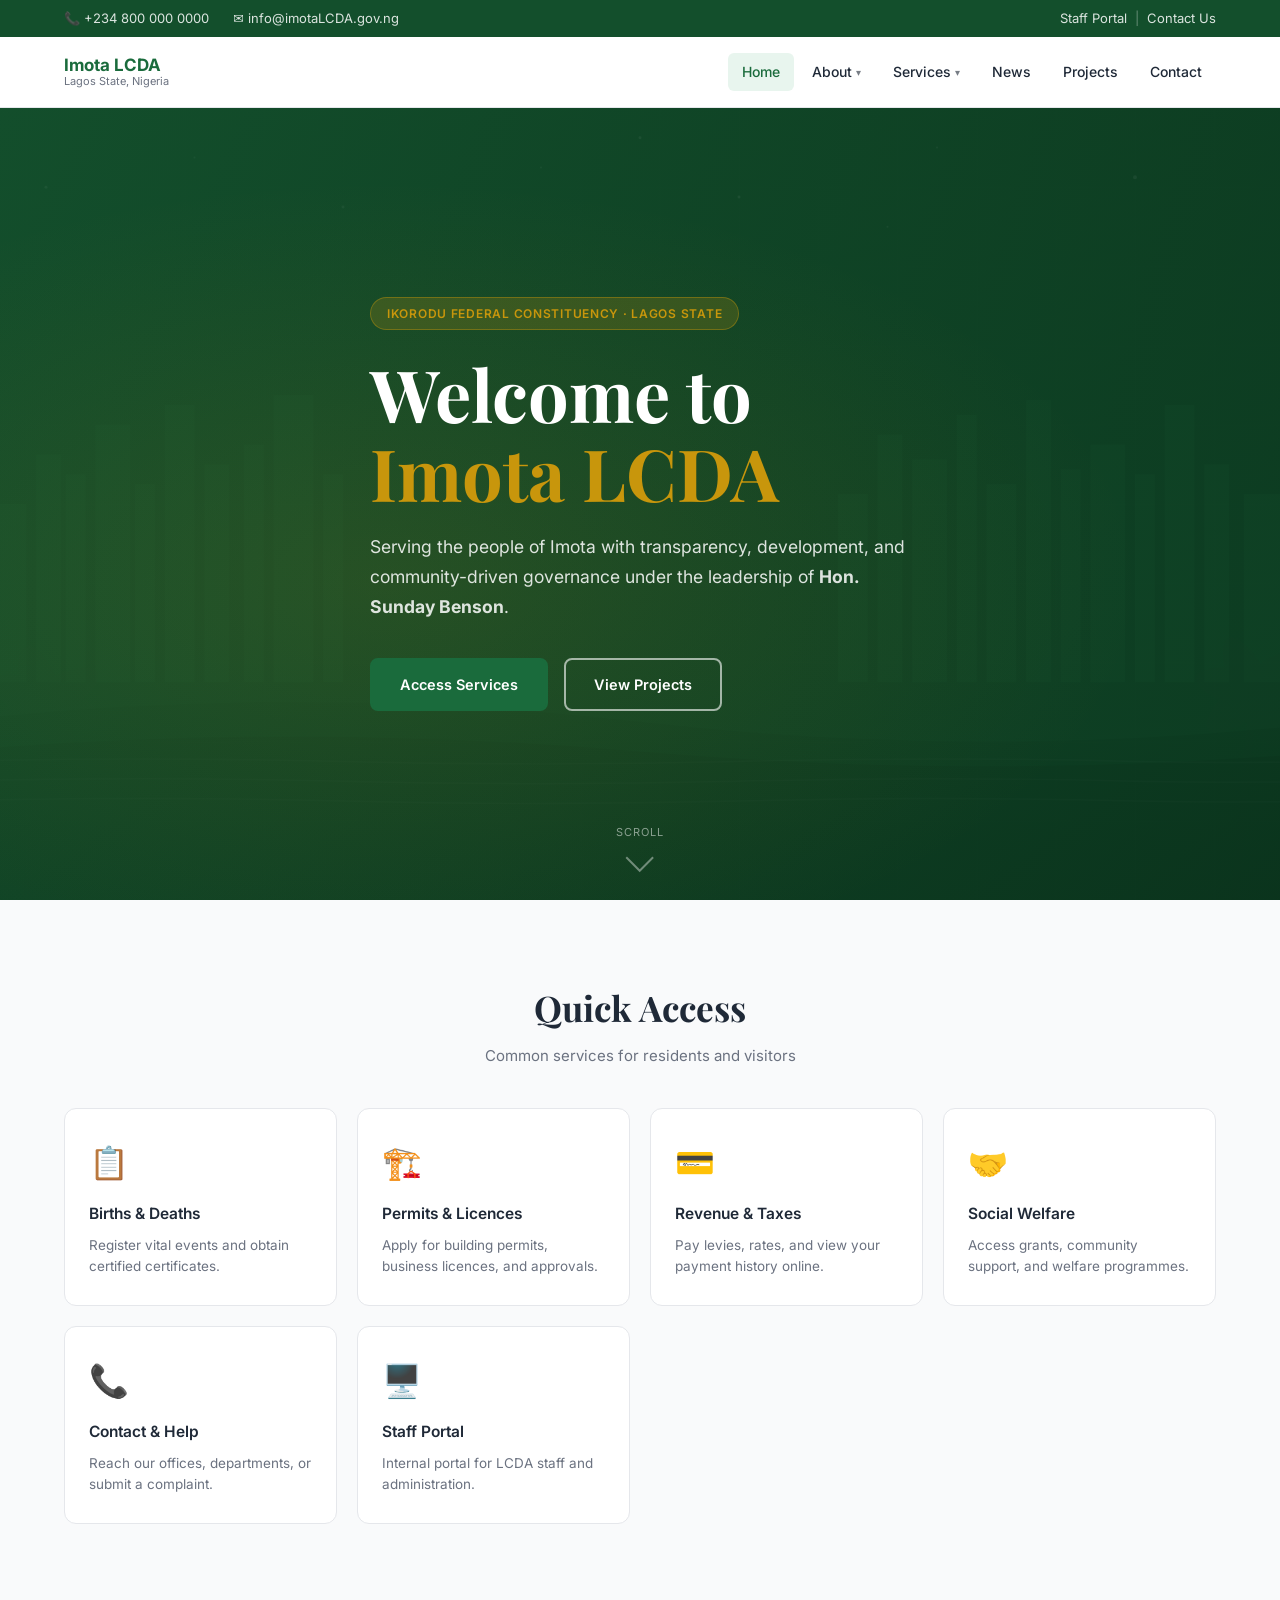
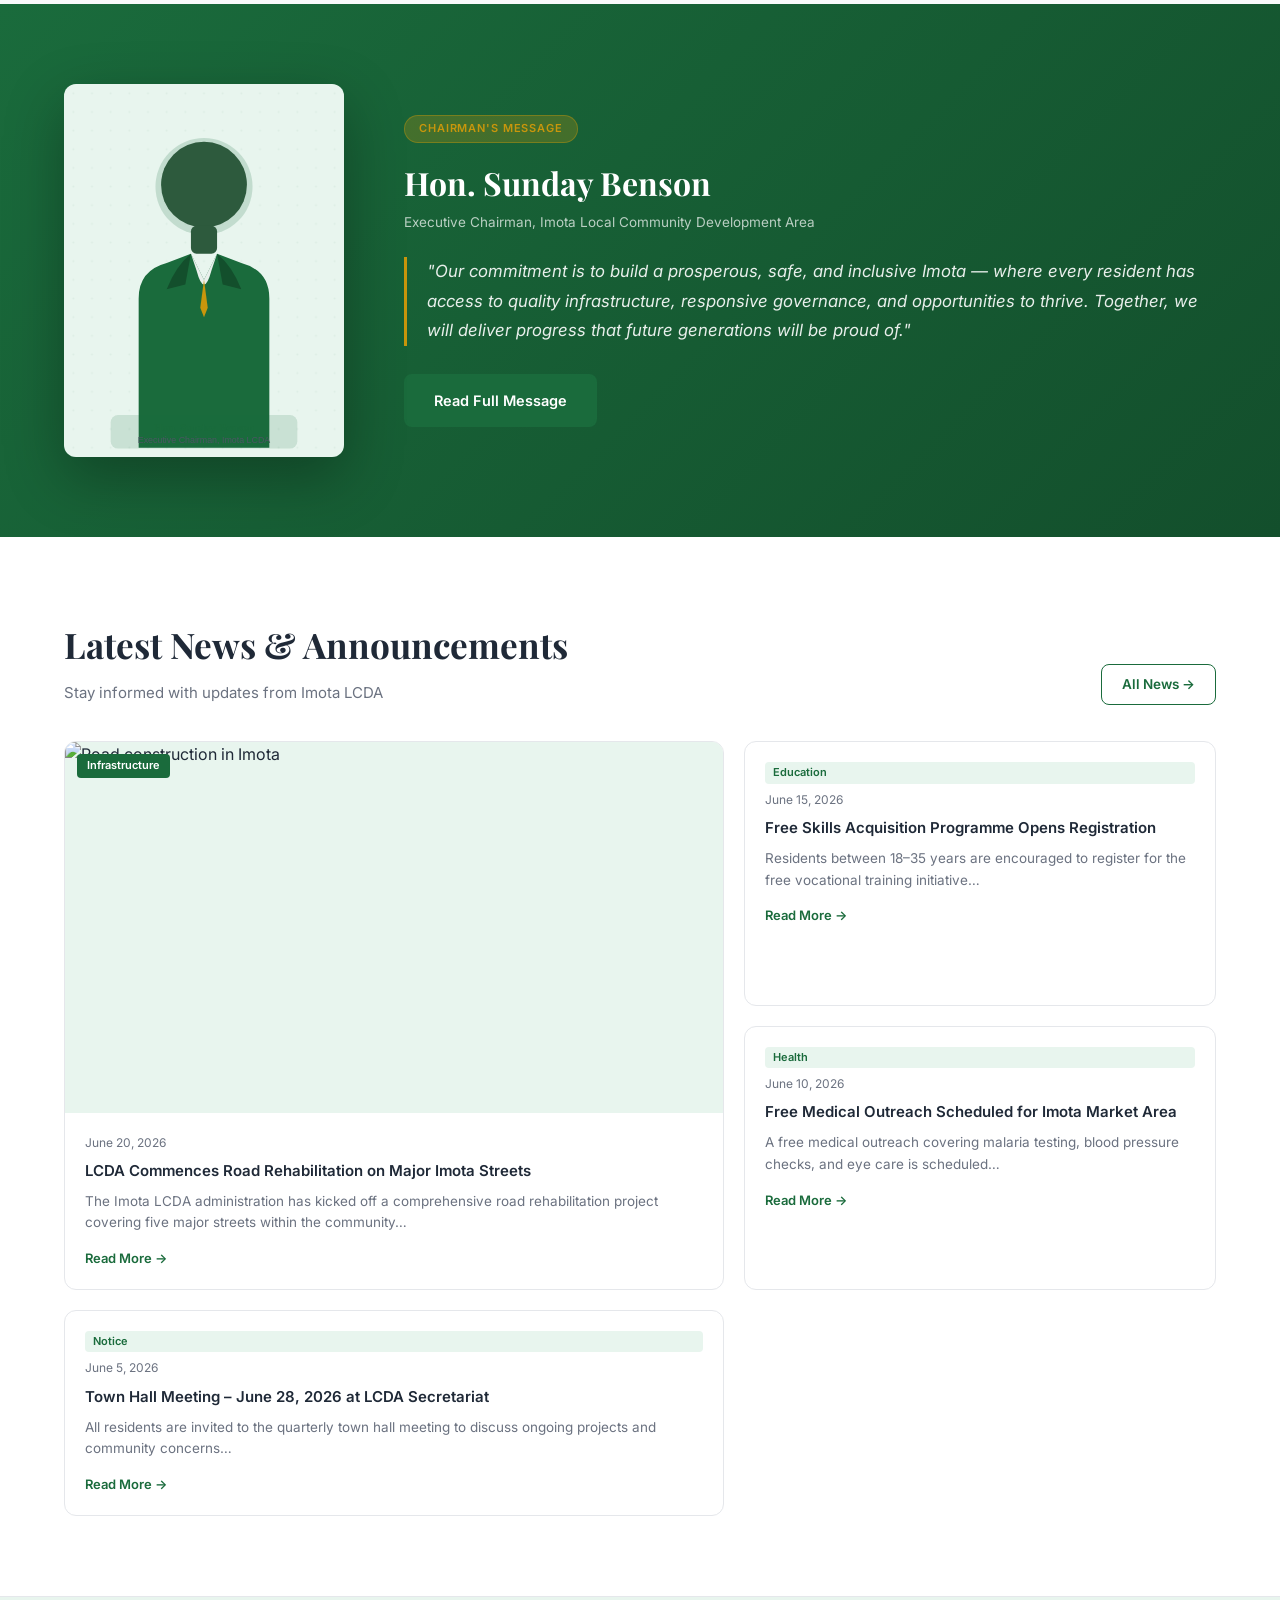
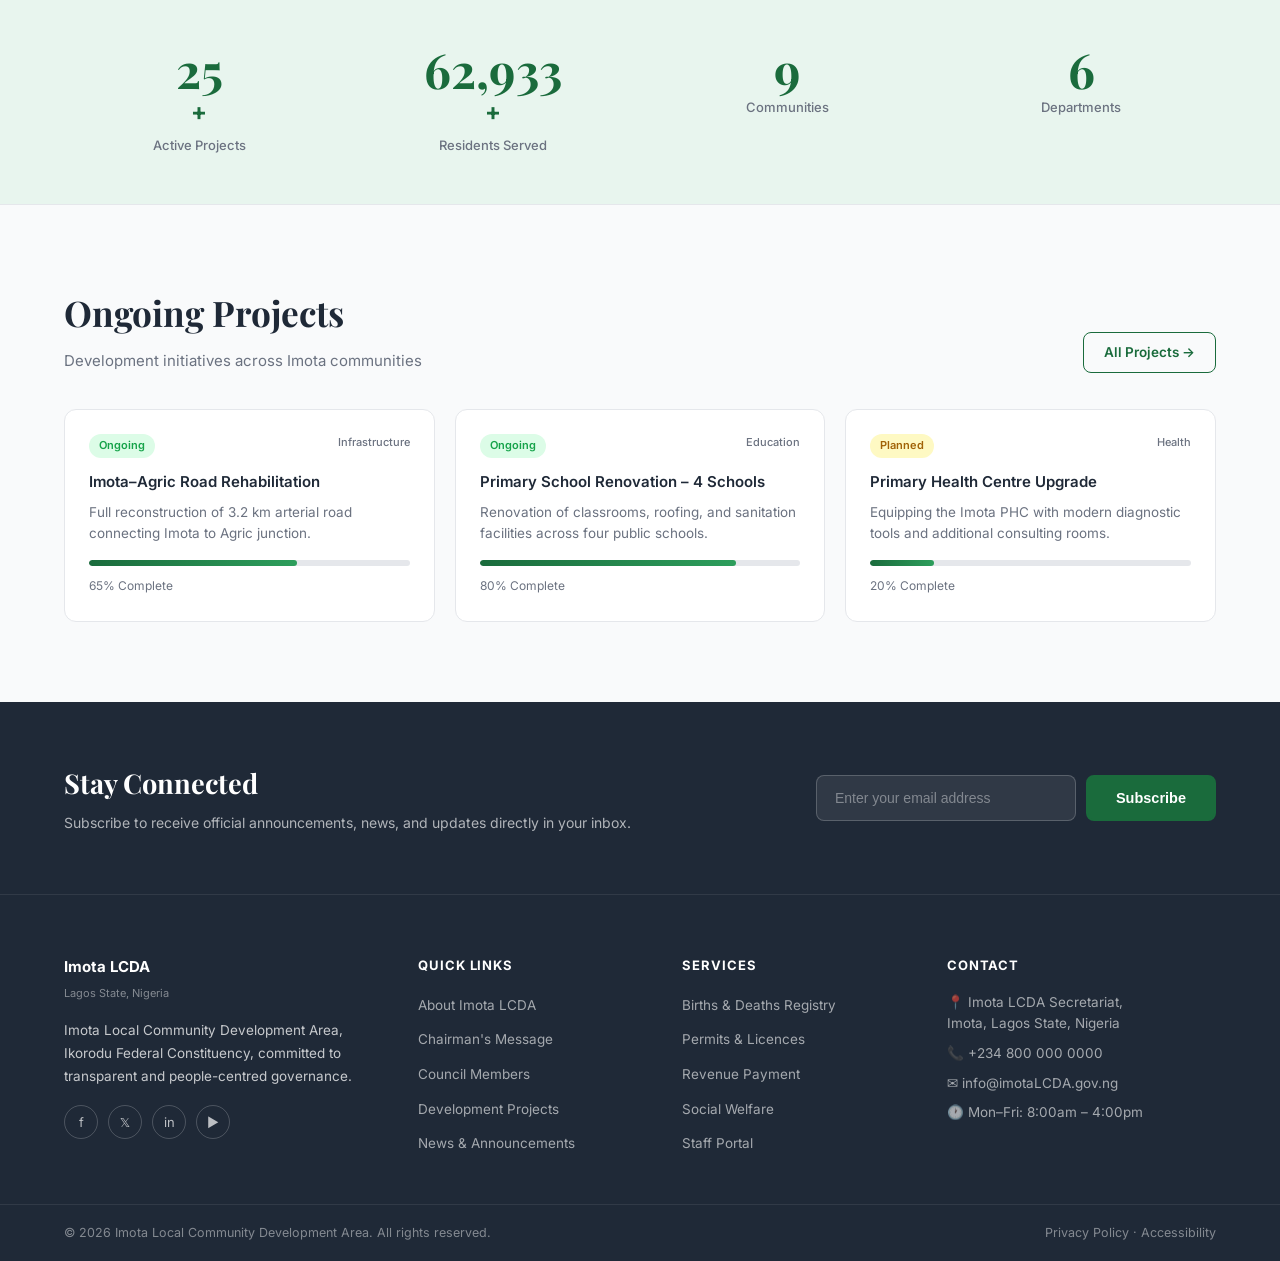
==== index.html @ 7571175c "Initial commit – Imota LCDA website" ====
<!DOCTYPE html>
<html lang="en">
<head>
  <meta charset="UTF-8" />
  <meta name="viewport" content="width=device-width, initial-scale=1.0" />
  <title>Imota LCDA – Ikorodu Federal Constituency, Lagos State</title>
  <meta name="description" content="Official website of Imota Local Community Development Area, Lagos State, Nigeria. Serving the people of Imota under the leadership of Hon. Sunday Benson." />
  <link rel="stylesheet" href="css/styles.css" />
  <link rel="icon" type="image/svg+xml" href="favicon.svg" />
  <meta property="og:title" content="Imota LCDA – Official Website" />
  <meta property="og:description" content="Official website of Imota Local Community Development Area, Lagos State. Serving the people of Imota under Hon. Sunday Benson." />
  <meta property="og:type" content="website" />
  <meta name="theme-color" content="#1a6b3c" />
  <link rel="preconnect" href="https://fonts.googleapis.com" />
  <link rel="preconnect" href="https://fonts.gstatic.com" crossorigin />
  <link href="https://fonts.googleapis.com/css2?family=Inter:wght@300;400;500;600;700;800&family=Playfair+Display:wght@700;800&display=swap" rel="stylesheet" />
</head>
<body>

  <!-- TOP BAR -->
  <div class="topbar">
    <div class="container topbar-inner">
      <span>📞 +234 800 000 0000</span>
      <span>✉️ info@imotaLCDA.gov.ng</span>
      <span class="topbar-right">
        <a href="portal.html" class="topbar-link">Staff Portal</a>
        <span class="divider">|</span>
        <a href="contact.html" class="topbar-link">Contact Us</a>
      </span>
    </div>
  </div>

  <!-- NAVBAR -->
  <header class="navbar" id="navbar">
    <div class="container nav-inner">
      <a href="index.html" class="brand">
        <img src="images/coat-of-arms.png" alt="Lagos State Coat of Arms" class="brand-logo" onerror="this.style.display='none'" />
        <div class="brand-text">
          <span class="brand-title">Imota LCDA</span>
          <span class="brand-sub">Lagos State, Nigeria</span>
        </div>
      </a>

      <nav class="nav-links" id="navLinks">
        <a href="index.html" class="nav-link active">Home</a>
        <div class="dropdown">
          <a href="about.html" class="nav-link">About <span class="chevron">▾</span></a>
          <div class="dropdown-menu">
            <a href="about.html">About Imota</a>
            <a href="chairman.html">Chairman's Message</a>
            <a href="council.html">Council Members</a>
            <a href="history.html">Our History</a>
          </div>
        </div>
        <div class="dropdown">
          <a href="services.html" class="nav-link">Services <span class="chevron">▾</span></a>
          <div class="dropdown-menu">
            <a href="services.html#births">Births &amp; Deaths</a>
            <a href="services.html#permits">Permits &amp; Licences</a>
            <a href="services.html#taxes">Revenue &amp; Taxes</a>
            <a href="services.html#welfare">Social Welfare</a>
          </div>
        </div>
        <a href="news.html" class="nav-link">News</a>
        <a href="projects.html" class="nav-link">Projects</a>
        <a href="contact.html" class="nav-link">Contact</a>
      </nav>

      <button class="hamburger" id="hamburger" aria-label="Toggle menu">
        <span></span><span></span><span></span>
      </button>
    </div>
  </header>

  <!-- HERO -->
  <section class="hero">
    <div class="hero-overlay"></div>
    <div class="hero-content container">
      <span class="hero-badge">Ikorodu Federal Constituency · Lagos State</span>
      <h1 class="hero-title">Welcome to<br /><span class="accent">Imota LCDA</span></h1>
      <p class="hero-desc">Serving the people of Imota with transparency, development, and community-driven governance under the leadership of <strong>Hon. Sunday Benson</strong>.</p>
      <div class="hero-actions">
        <a href="services.html" class="btn btn-primary">Access Services</a>
        <a href="projects.html" class="btn btn-outline">View Projects</a>
      </div>
    </div>
    <div class="hero-scroll-indicator">
      <span>Scroll</span>
      <div class="scroll-arrow"></div>
    </div>
  </section>

  <!-- QUICK SERVICES -->
  <section class="quick-services section">
    <div class="container">
      <h2 class="section-title">Quick Access</h2>
      <p class="section-sub">Common services for residents and visitors</p>
      <div class="services-grid">
        <a href="services.html#births" class="service-card">
          <div class="service-icon">📋</div>
          <h3>Births &amp; Deaths</h3>
          <p>Register vital events and obtain certified certificates.</p>
        </a>
        <a href="services.html#permits" class="service-card">
          <div class="service-icon">🏗️</div>
          <h3>Permits &amp; Licences</h3>
          <p>Apply for building permits, business licences, and approvals.</p>
        </a>
        <a href="services.html#taxes" class="service-card">
          <div class="service-icon">💳</div>
          <h3>Revenue &amp; Taxes</h3>
          <p>Pay levies, rates, and view your payment history online.</p>
        </a>
        <a href="services.html#welfare" class="service-card">
          <div class="service-icon">🤝</div>
          <h3>Social Welfare</h3>
          <p>Access grants, community support, and welfare programmes.</p>
        </a>
        <a href="contact.html" class="service-card">
          <div class="service-icon">📞</div>
          <h3>Contact &amp; Help</h3>
          <p>Reach our offices, departments, or submit a complaint.</p>
        </a>
        <a href="portal.html" class="service-card">
          <div class="service-icon">🖥️</div>
          <h3>Staff Portal</h3>
          <p>Internal portal for LCDA staff and administration.</p>
        </a>
      </div>
    </div>
  </section>

  <!-- CHAIRMAN MESSAGE BANNER -->
  <section class="chairman-banner">
    <div class="container chairman-inner">
      <div class="chairman-photo-wrap">
        <img src="images/chairman.svg" alt="Hon. Sunday Benson – Chairman, Imota LCDA" class="chairman-photo" />
      </div>
      <div class="chairman-text">
        <span class="label">Chairman's Message</span>
        <h2>Hon. Sunday Benson</h2>
        <p class="chairman-title">Executive Chairman, Imota Local Community Development Area</p>
        <blockquote>
          "Our commitment is to build a prosperous, safe, and inclusive Imota — where every resident has access to quality infrastructure, responsive governance, and opportunities to thrive. Together, we will deliver progress that future generations will be proud of."
        </blockquote>
        <a href="chairman.html" class="btn btn-primary">Read Full Message</a>
      </div>
    </div>
  </section>

  <!-- LATEST NEWS -->
  <section class="news-section section">
    <div class="container">
      <div class="section-header-row">
        <div>
          <h2 class="section-title">Latest News &amp; Announcements</h2>
          <p class="section-sub">Stay informed with updates from Imota LCDA</p>
        </div>
        <a href="news.html" class="btn btn-outline-sm">All News →</a>
      </div>
      <div class="news-grid">
        <article class="news-card featured">
          <div class="news-img-wrap">
            <img src="images/news1.jpg" alt="Road construction in Imota" onerror="this.parentElement.style.background='var(--green-light)'" />
            <span class="news-tag">Infrastructure</span>
          </div>
          <div class="news-body">
            <time class="news-date">June 20, 2026</time>
            <h3><a href="news-detail.html">LCDA Commences Road Rehabilitation on Major Imota Streets</a></h3>
            <p>The Imota LCDA administration has kicked off a comprehensive road rehabilitation project covering five major streets within the community…</p>
            <a href="news-detail.html" class="read-more">Read More →</a>
          </div>
        </article>
        <article class="news-card">
          <div class="news-body">
            <span class="news-tag-inline">Education</span>
            <time class="news-date">June 15, 2026</time>
            <h3><a href="news-detail.html">Free Skills Acquisition Programme Opens Registration</a></h3>
            <p>Residents between 18–35 years are encouraged to register for the free vocational training initiative…</p>
            <a href="news-detail.html" class="read-more">Read More →</a>
          </div>
        </article>
        <article class="news-card">
          <div class="news-body">
            <span class="news-tag-inline">Health</span>
            <time class="news-date">June 10, 2026</time>
            <h3><a href="news-detail.html">Free Medical Outreach Scheduled for Imota Market Area</a></h3>
            <p>A free medical outreach covering malaria testing, blood pressure checks, and eye care is scheduled…</p>
            <a href="news-detail.html" class="read-more">Read More →</a>
          </div>
        </article>
        <article class="news-card">
          <div class="news-body">
            <span class="news-tag-inline">Notice</span>
            <time class="news-date">June 5, 2026</time>
            <h3><a href="news-detail.html">Town Hall Meeting – June 28, 2026 at LCDA Secretariat</a></h3>
            <p>All residents are invited to the quarterly town hall meeting to discuss ongoing projects and community concerns…</p>
            <a href="news-detail.html" class="read-more">Read More →</a>
          </div>
        </article>
      </div>
    </div>
  </section>

  <!-- STATS BANNER -->
  <section class="stats-banner">
    <div class="container stats-inner">
      <div class="stat-item">
        <span class="stat-number" data-target="47">0</span><span class="stat-suffix">+</span>
        <span class="stat-label">Active Projects</span>
      </div>
      <div class="stat-item">
        <span class="stat-number" data-target="120000">0</span><span class="stat-suffix">+</span>
        <span class="stat-label">Residents Served</span>
      </div>
      <div class="stat-item">
        <span class="stat-number" data-target="18">0</span><span class="stat-suffix"></span>
        <span class="stat-label">Communities</span>
      </div>
      <div class="stat-item">
        <span class="stat-number" data-target="12">0</span><span class="stat-suffix"></span>
        <span class="stat-label">Departments</span>
      </div>
    </div>
  </section>

  <!-- PROJECTS PREVIEW -->
  <section class="projects-section section">
    <div class="container">
      <div class="section-header-row">
        <div>
          <h2 class="section-title">Ongoing Projects</h2>
          <p class="section-sub">Development initiatives across Imota communities</p>
        </div>
        <a href="projects.html" class="btn btn-outline-sm">All Projects →</a>
      </div>
      <div class="projects-grid">
        <div class="project-card">
          <div class="project-header">
            <span class="project-status active">Ongoing</span>
            <span class="project-dept">Infrastructure</span>
          </div>
          <h3>Imota–Agric Road Rehabilitation</h3>
          <p>Full reconstruction of 3.2 km arterial road connecting Imota to Agric junction.</p>
          <div class="progress-bar-wrap">
            <div class="progress-bar" style="width:65%"></div>
          </div>
          <span class="progress-label">65% Complete</span>
        </div>
        <div class="project-card">
          <div class="project-header">
            <span class="project-status active">Ongoing</span>
            <span class="project-dept">Education</span>
          </div>
          <h3>Primary School Renovation – 4 Schools</h3>
          <p>Renovation of classrooms, roofing, and sanitation facilities across four public schools.</p>
          <div class="progress-bar-wrap">
            <div class="progress-bar" style="width:80%"></div>
          </div>
          <span class="progress-label">80% Complete</span>
        </div>
        <div class="project-card">
          <div class="project-header">
            <span class="project-status planned">Planned</span>
            <span class="project-dept">Health</span>
          </div>
          <h3>Primary Health Centre Upgrade</h3>
          <p>Equipping the Imota PHC with modern diagnostic tools and additional consulting rooms.</p>
          <div class="progress-bar-wrap">
            <div class="progress-bar" style="width:20%"></div>
          </div>
          <span class="progress-label">20% Complete</span>
        </div>
      </div>
    </div>
  </section>

  <!-- NEWSLETTER -->
  <section class="newsletter-section">
    <div class="container newsletter-inner">
      <div>
        <h2>Stay Connected</h2>
        <p>Subscribe to receive official announcements, news, and updates directly in your inbox.</p>
      </div>
      <form class="newsletter-form" id="newsletterForm">
        <input type="email" placeholder="Enter your email address" required aria-label="Email address" />
        <button type="submit" class="btn btn-primary">Subscribe</button>
      </form>
    </div>
  </section>

  <!-- FOOTER -->
  <footer class="footer">
    <div class="container footer-grid">
      <div class="footer-col brand-col">
        <div class="footer-brand">
          <img src="images/coat-of-arms.png" alt="Lagos State Coat of Arms" class="footer-logo" onerror="this.style.display='none'" />
          <div>
            <strong>Imota LCDA</strong>
            <small>Lagos State, Nigeria</small>
          </div>
        </div>
        <p class="footer-about">Imota Local Community Development Area, Ikorodu Federal Constituency, committed to transparent and people-centred governance.</p>
        <div class="social-links">
          <a href="#" aria-label="Facebook" class="social-link">f</a>
          <a href="#" aria-label="Twitter" class="social-link">𝕏</a>
          <a href="#" aria-label="Instagram" class="social-link">in</a>
          <a href="#" aria-label="YouTube" class="social-link">▶</a>
        </div>
      </div>
      <div class="footer-col">
        <h4>Quick Links</h4>
        <ul>
          <li><a href="about.html">About Imota LCDA</a></li>
          <li><a href="chairman.html">Chairman's Message</a></li>
          <li><a href="council.html">Council Members</a></li>
          <li><a href="projects.html">Development Projects</a></li>
          <li><a href="news.html">News &amp; Announcements</a></li>
        </ul>
      </div>
      <div class="footer-col">
        <h4>Services</h4>
        <ul>
          <li><a href="services.html#births">Births &amp; Deaths Registry</a></li>
          <li><a href="services.html#permits">Permits &amp; Licences</a></li>
          <li><a href="services.html#taxes">Revenue Payment</a></li>
          <li><a href="services.html#welfare">Social Welfare</a></li>
          <li><a href="portal.html">Staff Portal</a></li>
        </ul>
      </div>
      <div class="footer-col">
        <h4>Contact</h4>
        <address>
          <p>📍 Imota LCDA Secretariat,<br />Imota, Lagos State, Nigeria</p>
          <p>📞 +234 800 000 0000</p>
          <p>✉️ info@imotaLCDA.gov.ng</p>
          <p>🕐 Mon–Fri: 8:00am – 4:00pm</p>
        </address>
      </div>
    </div>
    <div class="footer-bottom">
      <div class="container">
        <span>© 2026 Imota Local Community Development Area. All rights reserved.</span>
        <span class="footer-bottom-links">
          <a href="privacy.html">Privacy Policy</a> · <a href="accessibility.html">Accessibility</a>
        </span>
      </div>
    </div>
  </footer>

  <script src="js/main.js"></script>
</body>
</html>
---- css/styles.css ----
/* ============================================================
   IMOTA LCDA – Main Stylesheet
   ============================================================ */

:root {
  --green:        #1a6b3c;
  --green-dark:   #134f2c;
  --green-light:  #e8f5ee;
  --gold:         #c8960c;
  --gold-light:   #fdf3d7;
  --white:        #ffffff;
  --gray-50:      #f9fafb;
  --gray-100:     #f3f4f6;
  --gray-200:     #e5e7eb;
  --gray-400:     #9ca3af;
  --gray-600:     #4b5563;
  --gray-800:     #1f2937;
  --text:         #1f2937;
  --text-muted:   #6b7280;
  --border:       #e5e7eb;
  --radius:       12px;
  --radius-sm:    8px;
  --shadow:       0 1px 3px rgba(0,0,0,.08), 0 4px 16px rgba(0,0,0,.06);
  --shadow-md:    0 4px 24px rgba(0,0,0,.10);
  --transition:   .2s ease;
  --font:         'Inter', system-ui, sans-serif;
  --font-serif:   'Playfair Display', Georgia, serif;
  --max-width:    1200px;
}

*, *::before, *::after { box-sizing: border-box; margin: 0; padding: 0; }

html { scroll-behavior: smooth; }

body {
  font-family: var(--font);
  color: var(--text);
  background: var(--white);
  line-height: 1.6;
  font-size: 16px;
}

a { color: inherit; text-decoration: none; }
img { max-width: 100%; display: block; }
ul { list-style: none; }
address { font-style: normal; }

.container {
  max-width: var(--max-width);
  margin: 0 auto;
  padding: 0 24px;
}

.section { padding: 80px 0; }

/* ── TOPBAR ─────────────────────────────────────────────── */
.topbar {
  background: var(--green-dark);
  color: rgba(255,255,255,.85);
  font-size: 13px;
  padding: 8px 0;
}
.topbar-inner {
  display: flex;
  align-items: center;
  gap: 24px;
}
.topbar-right { margin-left: auto; display: flex; gap: 8px; align-items: center; }
.topbar-link { color: rgba(255,255,255,.85); transition: color var(--transition); }
.topbar-link:hover { color: var(--white); }
.divider { opacity: .4; }

/* ── NAVBAR ─────────────────────────────────────────────── */
.navbar {
  background: var(--white);
  border-bottom: 1px solid var(--border);
  position: sticky;
  top: 0;
  z-index: 900;
  transition: box-shadow var(--transition);
}
.navbar.scrolled { box-shadow: var(--shadow-md); }

.nav-inner {
  display: flex;
  align-items: center;
  height: 70px;
  gap: 32px;
}

.brand {
  display: flex;
  align-items: center;
  gap: 12px;
  flex-shrink: 0;
}
.brand-logo { width: 44px; height: 44px; object-fit: contain; }
.brand-text { display: flex; flex-direction: column; line-height: 1.2; }
.brand-title { font-weight: 700; font-size: 17px; color: var(--green); }
.brand-sub { font-size: 11px; color: var(--text-muted); }

.nav-links {
  display: flex;
  align-items: center;
  gap: 4px;
  margin-left: auto;
}
.nav-link {
  padding: 8px 14px;
  border-radius: 6px;
  font-size: 14px;
  font-weight: 500;
  color: var(--gray-800);
  transition: background var(--transition), color var(--transition);
  display: flex;
  align-items: center;
  gap: 4px;
}
.nav-link:hover, .nav-link.active {
  background: var(--green-light);
  color: var(--green);
}
.chevron { font-size: 10px; opacity: .6; }

/* Dropdown */
.dropdown { position: relative; }
.dropdown-menu {
  position: absolute;
  top: calc(100% + 8px);
  left: 0;
  background: var(--white);
  border: 1px solid var(--border);
  border-radius: var(--radius-sm);
  box-shadow: var(--shadow-md);
  min-width: 200px;
  padding: 6px;
  opacity: 0;
  visibility: hidden;
  transform: translateY(-6px);
  transition: all var(--transition);
  z-index: 999;
}
.dropdown:hover .dropdown-menu {
  opacity: 1;
  visibility: visible;
  transform: translateY(0);
}
.dropdown-menu a {
  display: block;
  padding: 8px 12px;
  border-radius: 6px;
  font-size: 13.5px;
  color: var(--gray-800);
  transition: background var(--transition);
}
.dropdown-menu a:hover { background: var(--green-light); color: var(--green); }

/* Hamburger */
.hamburger {
  display: none;
  flex-direction: column;
  gap: 5px;
  background: none;
  border: none;
  cursor: pointer;
  padding: 6px;
  margin-left: auto;
}
.hamburger span {
  display: block;
  width: 24px;
  height: 2px;
  background: var(--gray-800);
  border-radius: 2px;
  transition: all .3s;
}

/* ── HERO ────────────────────────────────────────────────── */
.hero {
  position: relative;
  min-height: 88vh;
  display: flex;
  align-items: center;
  background:
    linear-gradient(135deg, rgba(20,80,45,.90) 0%, rgba(10,50,28,.82) 100%),
    url('../images/hero-bg.svg') center/cover no-repeat,
    url("data:image/svg+xml,%3Csvg width='60' height='60' viewBox='0 0 60 60' xmlns='http://www.w3.org/2000/svg'%3E%3Cg fill='none' fill-rule='evenodd'%3E%3Cg fill='%23ffffff' fill-opacity='0.04'%3E%3Cpath d='M36 34v-4h-2v4h-4v2h4v4h2v-4h4v-2h-4zm0-30V0h-2v4h-4v2h4v4h2V6h4V4h-4zM6 34v-4H4v4H0v2h4v4h2v-4h4v-2H6zM6 4V0H4v4H0v2h4v4h2V6h4V4H6z'/%3E%3C/g%3E%3C/g%3E%3C/svg%3E") repeat;
  overflow: hidden;
}
.hero-overlay {
  position: absolute;
  inset: 0;
  background: radial-gradient(ellipse at 30% 60%, rgba(200,150,12,.12) 0%, transparent 60%);
  pointer-events: none;
}
.hero-content {
  position: relative;
  z-index: 2;
  max-width: 680px;
  padding-top: 60px;
  padding-bottom: 60px;
}
.hero-badge {
  display: inline-block;
  background: rgba(200,150,12,.2);
  color: var(--gold);
  border: 1px solid rgba(200,150,12,.4);
  border-radius: 100px;
  padding: 6px 16px;
  font-size: 12px;
  font-weight: 600;
  letter-spacing: .06em;
  text-transform: uppercase;
  margin-bottom: 24px;
}
.hero-title {
  font-family: var(--font-serif);
  font-size: clamp(2.8rem, 6vw, 4.5rem);
  line-height: 1.1;
  color: var(--white);
  margin-bottom: 20px;
}
.hero-title .accent { color: var(--gold); }
.hero-desc {
  font-size: 1.1rem;
  color: rgba(255,255,255,.85);
  margin-bottom: 36px;
  max-width: 540px;
  line-height: 1.7;
}
.hero-actions { display: flex; gap: 16px; flex-wrap: wrap; }

.hero-scroll-indicator {
  position: absolute;
  bottom: 32px;
  left: 50%;
  transform: translateX(-50%);
  display: flex;
  flex-direction: column;
  align-items: center;
  gap: 6px;
  color: rgba(255,255,255,.5);
  font-size: 11px;
  letter-spacing: .1em;
  text-transform: uppercase;
}
.scroll-arrow {
  width: 20px;
  height: 20px;
  border-right: 2px solid rgba(255,255,255,.4);
  border-bottom: 2px solid rgba(255,255,255,.4);
  transform: rotate(45deg);
  animation: bounce 1.5s infinite;
}
@keyframes bounce {
  0%, 100% { transform: rotate(45deg) translateY(0); }
  50%       { transform: rotate(45deg) translateY(5px); }
}

/* ── BUTTONS ─────────────────────────────────────────────── */
.btn {
  display: inline-flex;
  align-items: center;
  justify-content: center;
  padding: 13px 28px;
  border-radius: var(--radius-sm);
  font-size: 14.5px;
  font-weight: 600;
  cursor: pointer;
  border: 2px solid transparent;
  transition: all var(--transition);
  white-space: nowrap;
}
.btn-primary {
  background: var(--green);
  color: var(--white);
  border-color: var(--green);
}
.btn-primary:hover {
  background: var(--green-dark);
  border-color: var(--green-dark);
  transform: translateY(-1px);
  box-shadow: 0 6px 20px rgba(26,107,60,.35);
}
.btn-outline {
  background: transparent;
  color: var(--white);
  border-color: rgba(255,255,255,.6);
}
.btn-outline:hover {
  background: rgba(255,255,255,.12);
  border-color: var(--white);
}
.btn-outline-sm {
  padding: 9px 20px;
  border-radius: var(--radius-sm);
  border: 1.5px solid var(--green);
  color: var(--green);
  font-size: 13.5px;
  font-weight: 600;
  transition: all var(--transition);
}
.btn-outline-sm:hover { background: var(--green); color: var(--white); }

/* ── SECTION HEADERS ─────────────────────────────────────── */
.section-title {
  font-family: var(--font-serif);
  font-size: clamp(1.6rem, 3vw, 2.2rem);
  color: var(--gray-800);
  margin-bottom: 8px;
}
.section-sub { color: var(--text-muted); font-size: 15px; }
.section-header-row {
  display: flex;
  justify-content: space-between;
  align-items: flex-end;
  margin-bottom: 36px;
  gap: 16px;
  flex-wrap: wrap;
}

/* ── QUICK SERVICES ──────────────────────────────────────── */
.quick-services { background: var(--gray-50); }
.quick-services .section-title,
.quick-services .section-sub { text-align: center; }
.quick-services .section-sub { margin-bottom: 40px; }

.services-grid {
  display: grid;
  grid-template-columns: repeat(auto-fill, minmax(260px, 1fr));
  gap: 20px;
}
.service-card {
  background: var(--white);
  border: 1px solid var(--border);
  border-radius: var(--radius);
  padding: 28px 24px;
  display: block;
  transition: all var(--transition);
  cursor: pointer;
}
.service-card:hover {
  border-color: var(--green);
  box-shadow: var(--shadow-md);
  transform: translateY(-3px);
}
.service-icon { font-size: 2rem; margin-bottom: 14px; }
.service-card h3 { font-size: 15.5px; font-weight: 600; margin-bottom: 8px; color: var(--gray-800); }
.service-card p { font-size: 13.5px; color: var(--text-muted); line-height: 1.55; }

/* ── CHAIRMAN BANNER ─────────────────────────────────────── */
.chairman-banner {
  background: linear-gradient(135deg, var(--green) 0%, var(--green-dark) 100%);
  color: var(--white);
  padding: 80px 0;
}
.chairman-inner {
  display: grid;
  grid-template-columns: 280px 1fr;
  gap: 60px;
  align-items: center;
}
.chairman-photo-wrap {
  position: relative;
}
.chairman-photo {
  width: 100%;
  border-radius: var(--radius);
  box-shadow: 0 20px 60px rgba(0,0,0,.3);
  aspect-ratio: 3/4;
  object-fit: cover;
  background: rgba(255,255,255,.1);
  min-height: 280px;
}
.chairman-text .label {
  display: inline-block;
  background: rgba(200,150,12,.25);
  color: var(--gold);
  border: 1px solid rgba(200,150,12,.4);
  border-radius: 100px;
  padding: 4px 14px;
  font-size: 11px;
  font-weight: 600;
  letter-spacing: .08em;
  text-transform: uppercase;
  margin-bottom: 14px;
}
.chairman-text h2 {
  font-family: var(--font-serif);
  font-size: 2rem;
  margin-bottom: 4px;
}
.chairman-title {
  color: rgba(255,255,255,.7);
  font-size: 13.5px;
  margin-bottom: 24px;
}
.chairman-text blockquote {
  border-left: 3px solid var(--gold);
  padding-left: 20px;
  font-size: 1.05rem;
  line-height: 1.75;
  color: rgba(255,255,255,.9);
  font-style: italic;
  margin-bottom: 28px;
}

/* ── NEWS SECTION ────────────────────────────────────────── */
.news-section { background: var(--white); }
.news-grid {
  display: grid;
  grid-template-columns: 1.4fr 1fr;
  grid-template-rows: auto auto;
  gap: 20px;
}
.news-card {
  background: var(--white);
  border: 1px solid var(--border);
  border-radius: var(--radius);
  overflow: hidden;
  transition: box-shadow var(--transition), transform var(--transition);
}
.news-card:hover { box-shadow: var(--shadow-md); transform: translateY(-2px); }
.news-card.featured { grid-row: 1 / 3; display: flex; flex-direction: column; }

.news-img-wrap {
  position: relative;
  aspect-ratio: 16/9;
  overflow: hidden;
  background: var(--green-light);
}
.news-img-wrap img { width: 100%; height: 100%; object-fit: cover; }
.news-tag {
  position: absolute;
  top: 12px;
  left: 12px;
  background: var(--green);
  color: var(--white);
  border-radius: 4px;
  padding: 3px 10px;
  font-size: 11px;
  font-weight: 600;
}
.news-tag-inline {
  display: inline-block;
  background: var(--green-light);
  color: var(--green);
  border-radius: 4px;
  padding: 2px 8px;
  font-size: 11px;
  font-weight: 600;
  margin-bottom: 6px;
}
.news-body {
  padding: 20px;
  flex: 1;
  display: flex;
  flex-direction: column;
}
.news-date { font-size: 12px; color: var(--text-muted); display: block; margin-bottom: 8px; }
.news-card h3 { font-size: 15px; font-weight: 600; line-height: 1.4; margin-bottom: 10px; }
.news-card h3 a { color: var(--gray-800); transition: color var(--transition); }
.news-card h3 a:hover { color: var(--green); }
.news-card p { font-size: 13.5px; color: var(--text-muted); line-height: 1.6; flex: 1; }
.read-more { margin-top: 14px; font-size: 13px; font-weight: 600; color: var(--green); }
.read-more:hover { text-decoration: underline; }

/* ── STATS BANNER ────────────────────────────────────────── */
.stats-banner {
  background: var(--green-light);
  border-top: 1px solid var(--border);
  border-bottom: 1px solid var(--border);
  padding: 48px 0;
}
.stats-inner {
  display: grid;
  grid-template-columns: repeat(4, 1fr);
  gap: 24px;
}
.stat-item {
  text-align: center;
  display: flex;
  flex-direction: column;
  align-items: center;
}
.stat-number {
  font-family: var(--font-serif);
  font-size: 3rem;
  font-weight: 700;
  color: var(--green);
  line-height: 1;
}
.stat-suffix { font-size: 1.5rem; color: var(--green); font-weight: 700; }
.stat-label { font-size: 13px; color: var(--text-muted); margin-top: 4px; font-weight: 500; }

/* ── PROJECTS ────────────────────────────────────────────── */
.projects-section { background: var(--gray-50); }
.projects-grid {
  display: grid;
  grid-template-columns: repeat(auto-fill, minmax(300px, 1fr));
  gap: 20px;
}
.project-card {
  background: var(--white);
  border: 1px solid var(--border);
  border-radius: var(--radius);
  padding: 24px;
  transition: box-shadow var(--transition);
}
.project-card:hover { box-shadow: var(--shadow-md); }
.project-header {
  display: flex;
  justify-content: space-between;
  margin-bottom: 12px;
}
.project-status {
  font-size: 11px;
  font-weight: 600;
  padding: 3px 10px;
  border-radius: 100px;
}
.project-status.active { background: #dcfce7; color: #16a34a; }
.project-status.planned { background: #fef9c3; color: #a16207; }
.project-status.completed { background: #e0e7ff; color: #4338ca; }
.project-dept {
  font-size: 11px;
  color: var(--text-muted);
  font-weight: 500;
}
.project-card h3 { font-size: 15px; font-weight: 600; margin-bottom: 8px; }
.project-card p { font-size: 13.5px; color: var(--text-muted); margin-bottom: 16px; line-height: 1.55; }
.progress-bar-wrap {
  height: 6px;
  background: var(--gray-200);
  border-radius: 100px;
  overflow: hidden;
  margin-bottom: 6px;
}
.progress-bar {
  height: 100%;
  background: linear-gradient(90deg, var(--green), #2d9e5c);
  border-radius: 100px;
  transition: width 1s ease;
}
.progress-label { font-size: 12px; color: var(--text-muted); }

/* ── NEWSLETTER ──────────────────────────────────────────── */
.newsletter-section {
  background: var(--gray-800);
  padding: 60px 0;
}
.newsletter-inner {
  display: flex;
  align-items: center;
  justify-content: space-between;
  gap: 40px;
  flex-wrap: wrap;
}
.newsletter-inner h2 {
  font-family: var(--font-serif);
  color: var(--white);
  font-size: 1.7rem;
  margin-bottom: 6px;
}
.newsletter-inner p { color: rgba(255,255,255,.65); font-size: 14px; }
.newsletter-form {
  display: flex;
  gap: 10px;
  flex-wrap: wrap;
  flex-shrink: 0;
}
.newsletter-form input {
  padding: 12px 18px;
  border-radius: var(--radius-sm);
  border: 1.5px solid rgba(255,255,255,.2);
  background: rgba(255,255,255,.08);
  color: var(--white);
  font-size: 14px;
  outline: none;
  min-width: 260px;
  transition: border var(--transition);
}
.newsletter-form input::placeholder { color: rgba(255,255,255,.4); }
.newsletter-form input:focus { border-color: var(--green); }

/* ── FOOTER ──────────────────────────────────────────────── */
.footer {
  background: var(--gray-800);
  color: rgba(255,255,255,.75);
  border-top: 1px solid rgba(255,255,255,.08);
  padding-top: 60px;
}
.footer-grid {
  display: grid;
  grid-template-columns: 1.4fr 1fr 1fr 1.2fr;
  gap: 40px;
  padding-bottom: 48px;
}
.footer-brand {
  display: flex;
  align-items: center;
  gap: 12px;
  margin-bottom: 14px;
}
.footer-logo { width: 36px; height: 36px; object-fit: contain; }
.footer-brand strong { display: block; color: var(--white); font-size: 15px; }
.footer-brand small { font-size: 11px; opacity: .6; }
.footer-about { font-size: 13.5px; line-height: 1.7; margin-bottom: 18px; }

.footer-col h4 {
  color: var(--white);
  font-size: 13px;
  font-weight: 700;
  text-transform: uppercase;
  letter-spacing: .07em;
  margin-bottom: 16px;
}
.footer-col ul li + li { margin-top: 9px; }
.footer-col ul a { font-size: 13.5px; opacity: .8; transition: opacity var(--transition); }
.footer-col ul a:hover { opacity: 1; color: var(--gold); }
.footer-col address p { font-size: 13.5px; margin-bottom: 8px; opacity: .8; }

.social-links { display: flex; gap: 10px; }
.social-link {
  width: 34px;
  height: 34px;
  border-radius: 50%;
  border: 1px solid rgba(255,255,255,.2);
  display: flex;
  align-items: center;
  justify-content: center;
  font-size: 13px;
  color: rgba(255,255,255,.7);
  transition: all var(--transition);
}
.social-link:hover { background: var(--green); border-color: var(--green); color: var(--white); }

.footer-bottom {
  border-top: 1px solid rgba(255,255,255,.08);
  padding: 18px 0;
}
.footer-bottom .container {
  display: flex;
  justify-content: space-between;
  align-items: center;
  flex-wrap: wrap;
  gap: 8px;
  font-size: 12.5px;
  opacity: .6;
}
.footer-bottom-links a { opacity: 1; }
.footer-bottom-links a:hover { color: var(--gold); }

/* ── PAGE HERO (inner pages) ─────────────────────────────── */
.page-hero {
  background: linear-gradient(135deg, var(--green) 0%, var(--green-dark) 100%);
  color: var(--white);
  padding: 64px 0 52px;
}
.page-hero-badge {
  font-size: 11px;
  color: var(--gold);
  letter-spacing: .08em;
  text-transform: uppercase;
  font-weight: 600;
  margin-bottom: 10px;
}
.page-hero h1 {
  font-family: var(--font-serif);
  font-size: clamp(1.8rem, 4vw, 2.8rem);
  margin-bottom: 10px;
}
.page-hero p { color: rgba(255,255,255,.75); font-size: 15px; max-width: 540px; }

/* ── ABOUT PAGE ──────────────────────────────────────────── */
.about-grid {
  display: grid;
  grid-template-columns: 1fr 1fr;
  gap: 60px;
  align-items: center;
}
.about-img { border-radius: var(--radius); overflow: hidden; aspect-ratio: 4/3; background: var(--green-light); }
.about-img img { width: 100%; height: 100%; object-fit: cover; }
.about-text .label {
  font-size: 11px;
  text-transform: uppercase;
  letter-spacing: .08em;
  color: var(--green);
  font-weight: 700;
  margin-bottom: 12px;
}
.about-text h2 { font-family: var(--font-serif); font-size: 2rem; margin-bottom: 16px; }
.about-text p { color: var(--text-muted); line-height: 1.75; margin-bottom: 14px; }
.values-grid {
  display: grid;
  grid-template-columns: repeat(3, 1fr);
  gap: 16px;
  margin-top: 40px;
}
.value-card {
  background: var(--gray-50);
  border: 1px solid var(--border);
  border-radius: var(--radius-sm);
  padding: 20px 16px;
  text-align: center;
}
.value-icon { font-size: 1.8rem; margin-bottom: 10px; }
.value-card h4 { font-size: 14px; font-weight: 600; margin-bottom: 6px; }
.value-card p { font-size: 12.5px; color: var(--text-muted); }

/* ── CONTACT PAGE ────────────────────────────────────────── */
.contact-grid {
  display: grid;
  grid-template-columns: 1fr 1.4fr;
  gap: 48px;
  align-items: start;
}
.contact-info-card {
  background: var(--green);
  color: var(--white);
  border-radius: var(--radius);
  padding: 36px;
}
.contact-info-card h3 { font-size: 1.3rem; margin-bottom: 24px; }
.contact-info-item {
  display: flex;
  gap: 14px;
  margin-bottom: 20px;
  align-items: flex-start;
}
.contact-info-item .icon { font-size: 1.2rem; flex-shrink: 0; margin-top: 2px; }
.contact-info-item strong { display: block; font-size: 13px; opacity: .7; margin-bottom: 2px; }
.contact-info-item p { font-size: 14px; }

.contact-form-wrap {
  background: var(--white);
  border: 1px solid var(--border);
  border-radius: var(--radius);
  padding: 36px;
  box-shadow: var(--shadow);
}
.contact-form-wrap h3 { font-size: 1.3rem; margin-bottom: 24px; }
.form-group { margin-bottom: 18px; }
.form-group label {
  display: block;
  font-size: 13px;
  font-weight: 600;
  color: var(--gray-800);
  margin-bottom: 6px;
}
.form-group input,
.form-group select,
.form-group textarea {
  width: 100%;
  padding: 11px 14px;
  border: 1.5px solid var(--border);
  border-radius: var(--radius-sm);
  font-size: 14px;
  font-family: var(--font);
  color: var(--text);
  outline: none;
  transition: border var(--transition);
  background: var(--white);
}
.form-group input:focus,
.form-group select:focus,
.form-group textarea:focus { border-color: var(--green); }
.form-group textarea { resize: vertical; min-height: 120px; }
.form-row { display: grid; grid-template-columns: 1fr 1fr; gap: 16px; }

/* ── SERVICES PAGE ───────────────────────────────────────── */
.services-list { display: flex; flex-direction: column; gap: 32px; }
.service-section { background: var(--white); border: 1px solid var(--border); border-radius: var(--radius); padding: 32px; }
.service-section-header { display: flex; align-items: center; gap: 16px; margin-bottom: 16px; }
.service-section-icon { font-size: 2rem; }
.service-section h3 { font-size: 1.2rem; font-weight: 700; }
.service-section p { color: var(--text-muted); margin-bottom: 20px; line-height: 1.7; }
.service-items { display: grid; grid-template-columns: repeat(auto-fill, minmax(220px, 1fr)); gap: 12px; }
.service-item {
  display: flex;
  align-items: center;
  gap: 10px;
  padding: 12px 14px;
  background: var(--gray-50);
  border-radius: var(--radius-sm);
  font-size: 13.5px;
  font-weight: 500;
}
.service-item::before { content: '✓'; color: var(--green); font-weight: 700; }

/* ── PORTAL PAGE ─────────────────────────────────────────── */
.portal-hero {
  background: linear-gradient(135deg, #1a1f2e 0%, #0f1420 100%);
  color: var(--white);
  padding: 80px 0;
  text-align: center;
}
.portal-hero h1 { font-family: var(--font-serif); font-size: 2.4rem; margin-bottom: 10px; }
.portal-hero p { color: rgba(255,255,255,.65); }
.login-card {
  max-width: 440px;
  margin: -40px auto 0;
  background: var(--white);
  border-radius: var(--radius);
  box-shadow: var(--shadow-md);
  padding: 40px;
  position: relative;
  z-index: 2;
}
.login-card h2 { font-size: 1.3rem; margin-bottom: 24px; }
.login-note {
  text-align: center;
  font-size: 12.5px;
  color: var(--text-muted);
  margin-top: 14px;
}

/* ── RESPONSIVE ──────────────────────────────────────────── */
@media (max-width: 900px) {
  .nav-links { display: none; flex-direction: column; position: absolute; top: 71px; left: 0; right: 0; background: var(--white); border-bottom: 1px solid var(--border); padding: 16px; gap: 0; box-shadow: var(--shadow-md); }
  .nav-links.open { display: flex; }
  .navbar { position: relative; }
  .hamburger { display: flex; }
  .dropdown-menu { position: static; opacity: 1; visibility: visible; transform: none; box-shadow: none; border: none; background: var(--gray-50); margin-top: 4px; }
  .chairman-inner { grid-template-columns: 1fr; gap: 40px; }
  .chairman-photo-wrap { max-width: 240px; }
  .news-grid { grid-template-columns: 1fr; }
  .news-card.featured { grid-row: auto; }
  .stats-inner { grid-template-columns: repeat(2, 1fr); }
  .footer-grid { grid-template-columns: 1fr 1fr; }
  .contact-grid { grid-template-columns: 1fr; }
  .about-grid { grid-template-columns: 1fr; }
  .values-grid { grid-template-columns: 1fr 1fr; }
}
@media (max-width: 600px) {
  .topbar-inner { flex-direction: column; gap: 4px; font-size: 12px; }
  .topbar-right { margin-left: 0; }
  .hero-title { font-size: 2.4rem; }
  .stats-inner { grid-template-columns: repeat(2, 1fr); }
  .footer-grid { grid-template-columns: 1fr; }
  .newsletter-inner { flex-direction: column; }
  .newsletter-form { width: 100%; }
  .newsletter-form input { min-width: unset; width: 100%; }
  .form-row { grid-template-columns: 1fr; }
  .values-grid { grid-template-columns: 1fr; }
  .btn { padding: 11px 20px; font-size: 14px; }
}
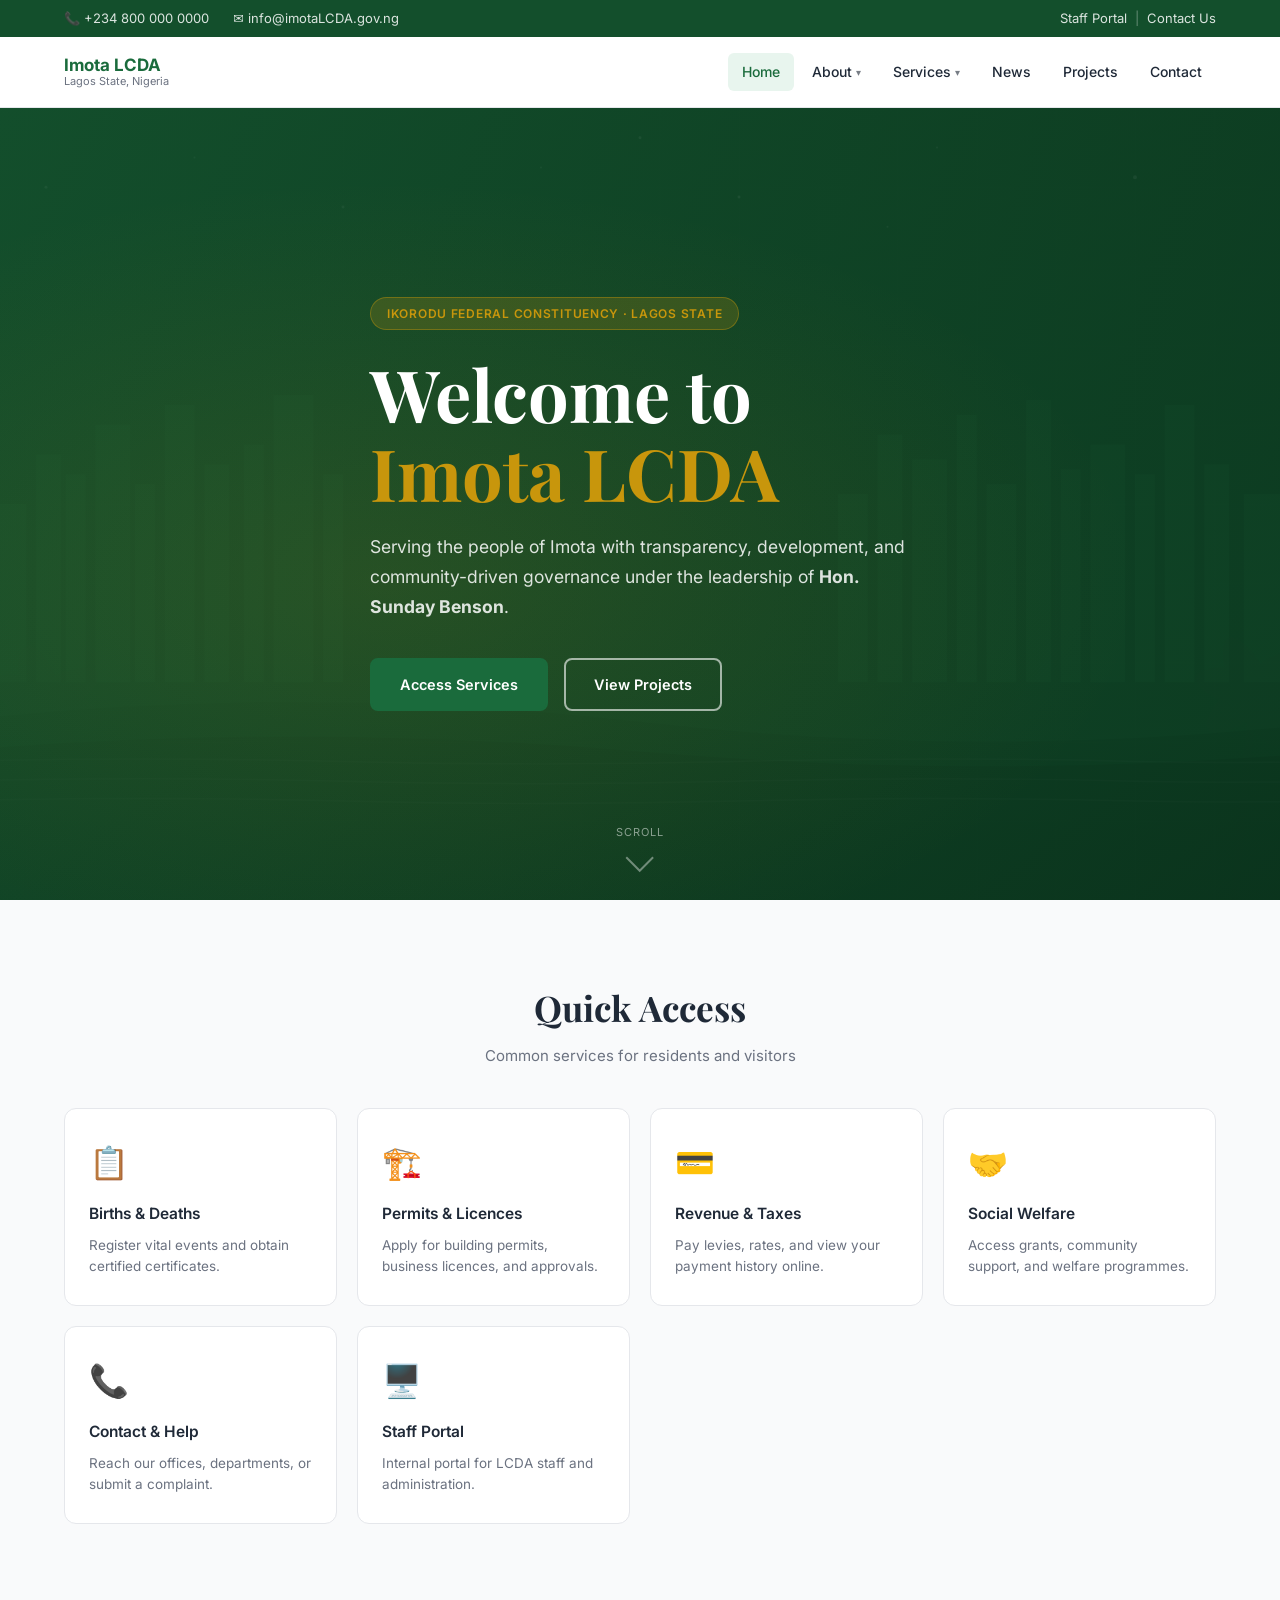
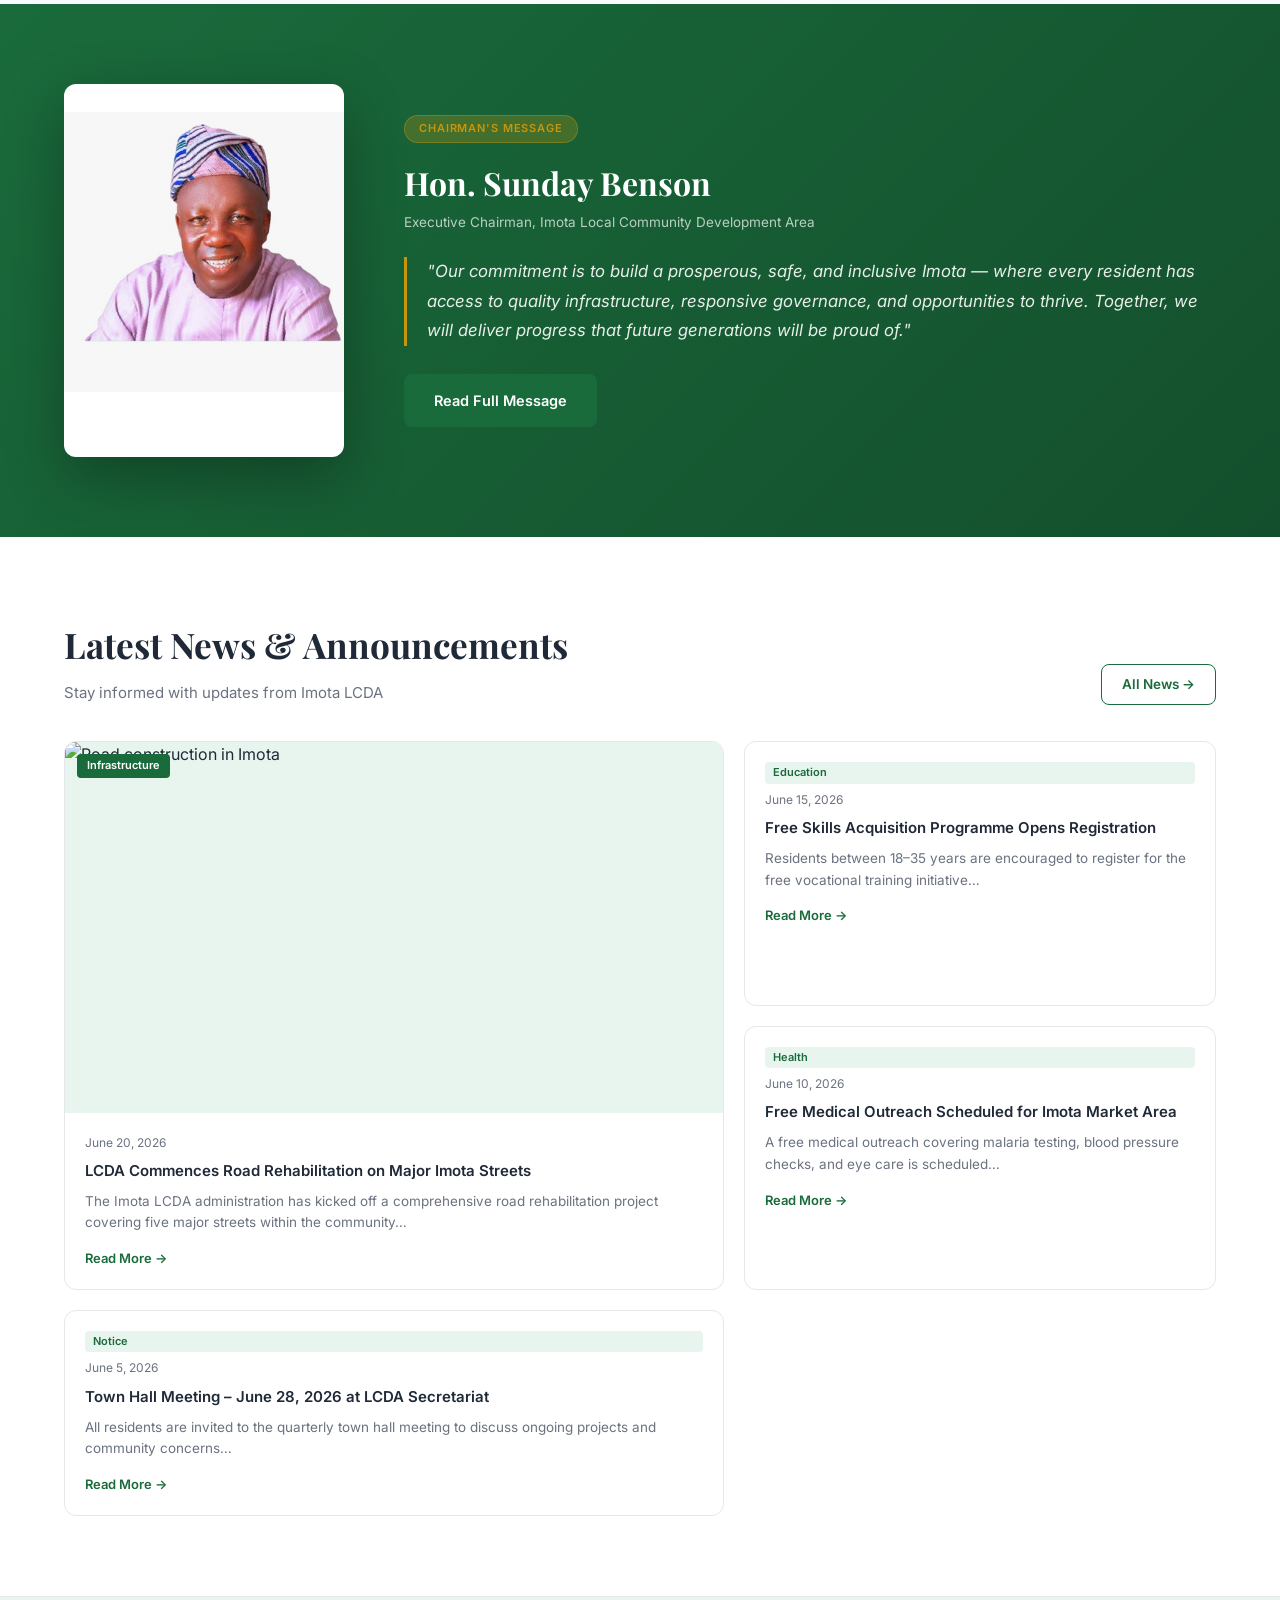
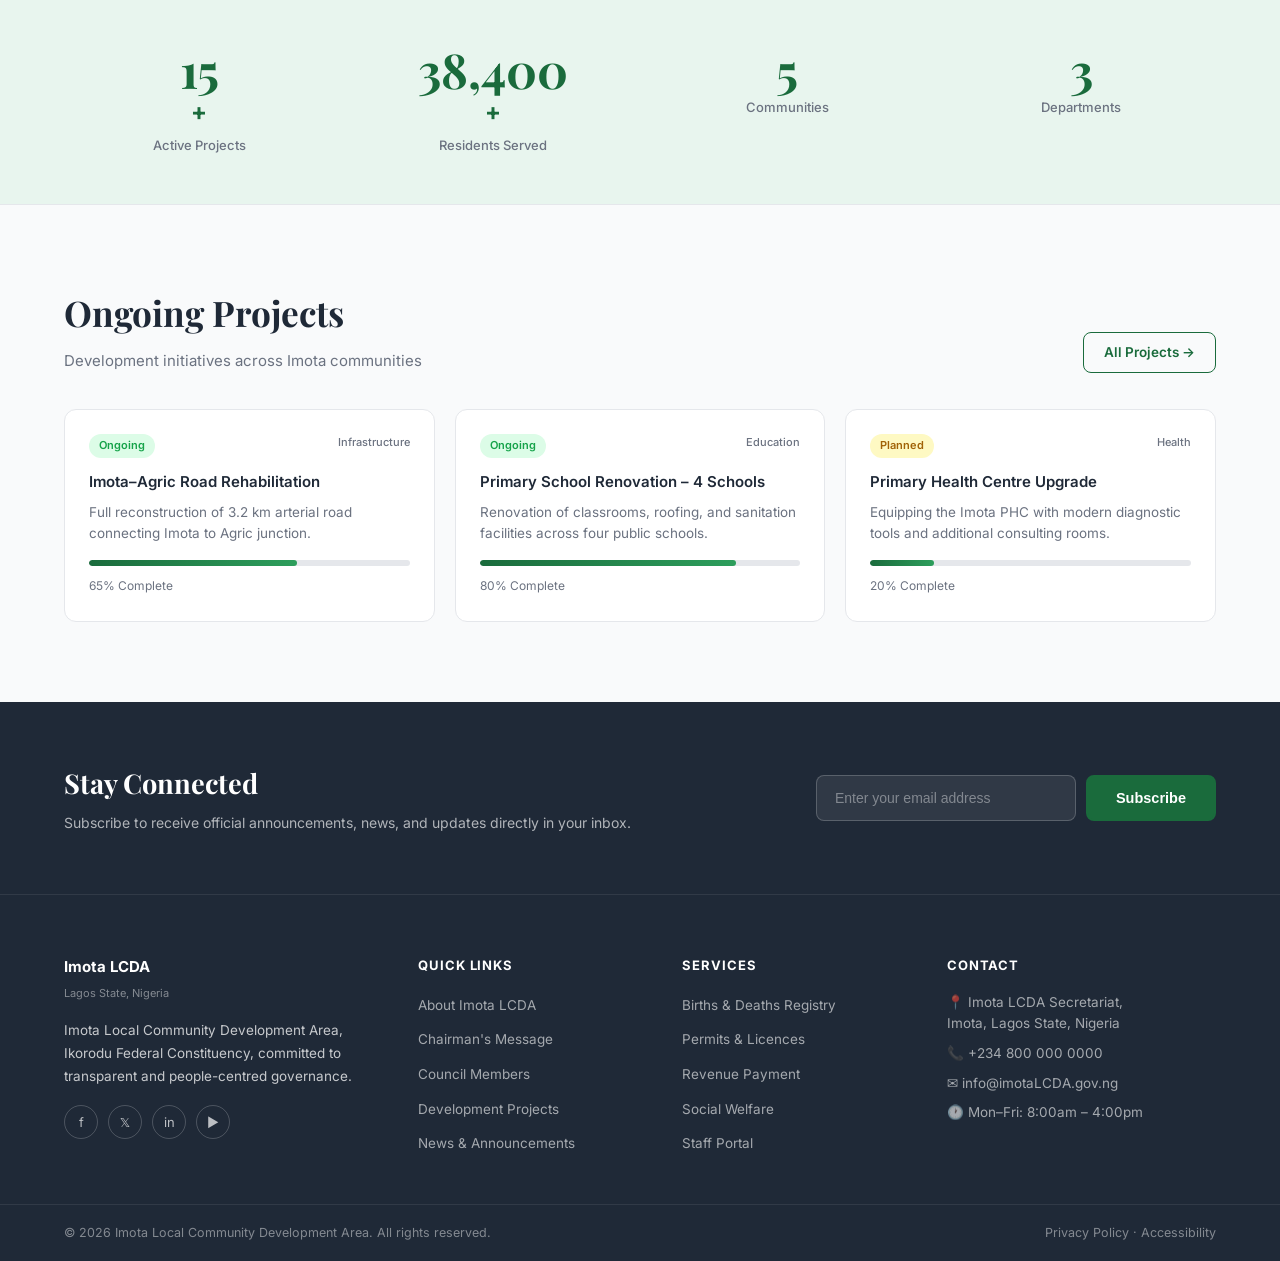
==== commit 5a3e2663: "Add executive chairman portrait" ====
--- a/index.html
+++ b/index.html
@@ -134,7 +134,7 @@
   <section class="chairman-banner">
     <div class="container chairman-inner">
       <div class="chairman-photo-wrap">
-        <img src="images/chairman.svg" alt="Hon. Sunday Benson – Chairman, Imota LCDA" class="chairman-photo" />
+        <img src="images/executive-chairman-imota-lcda.jpg" alt="Hon. Sunday Benson – Chairman, Imota LCDA" class="chairman-photo" />
       </div>
       <div class="chairman-text">
         <span class="label">Chairman's Message</span>
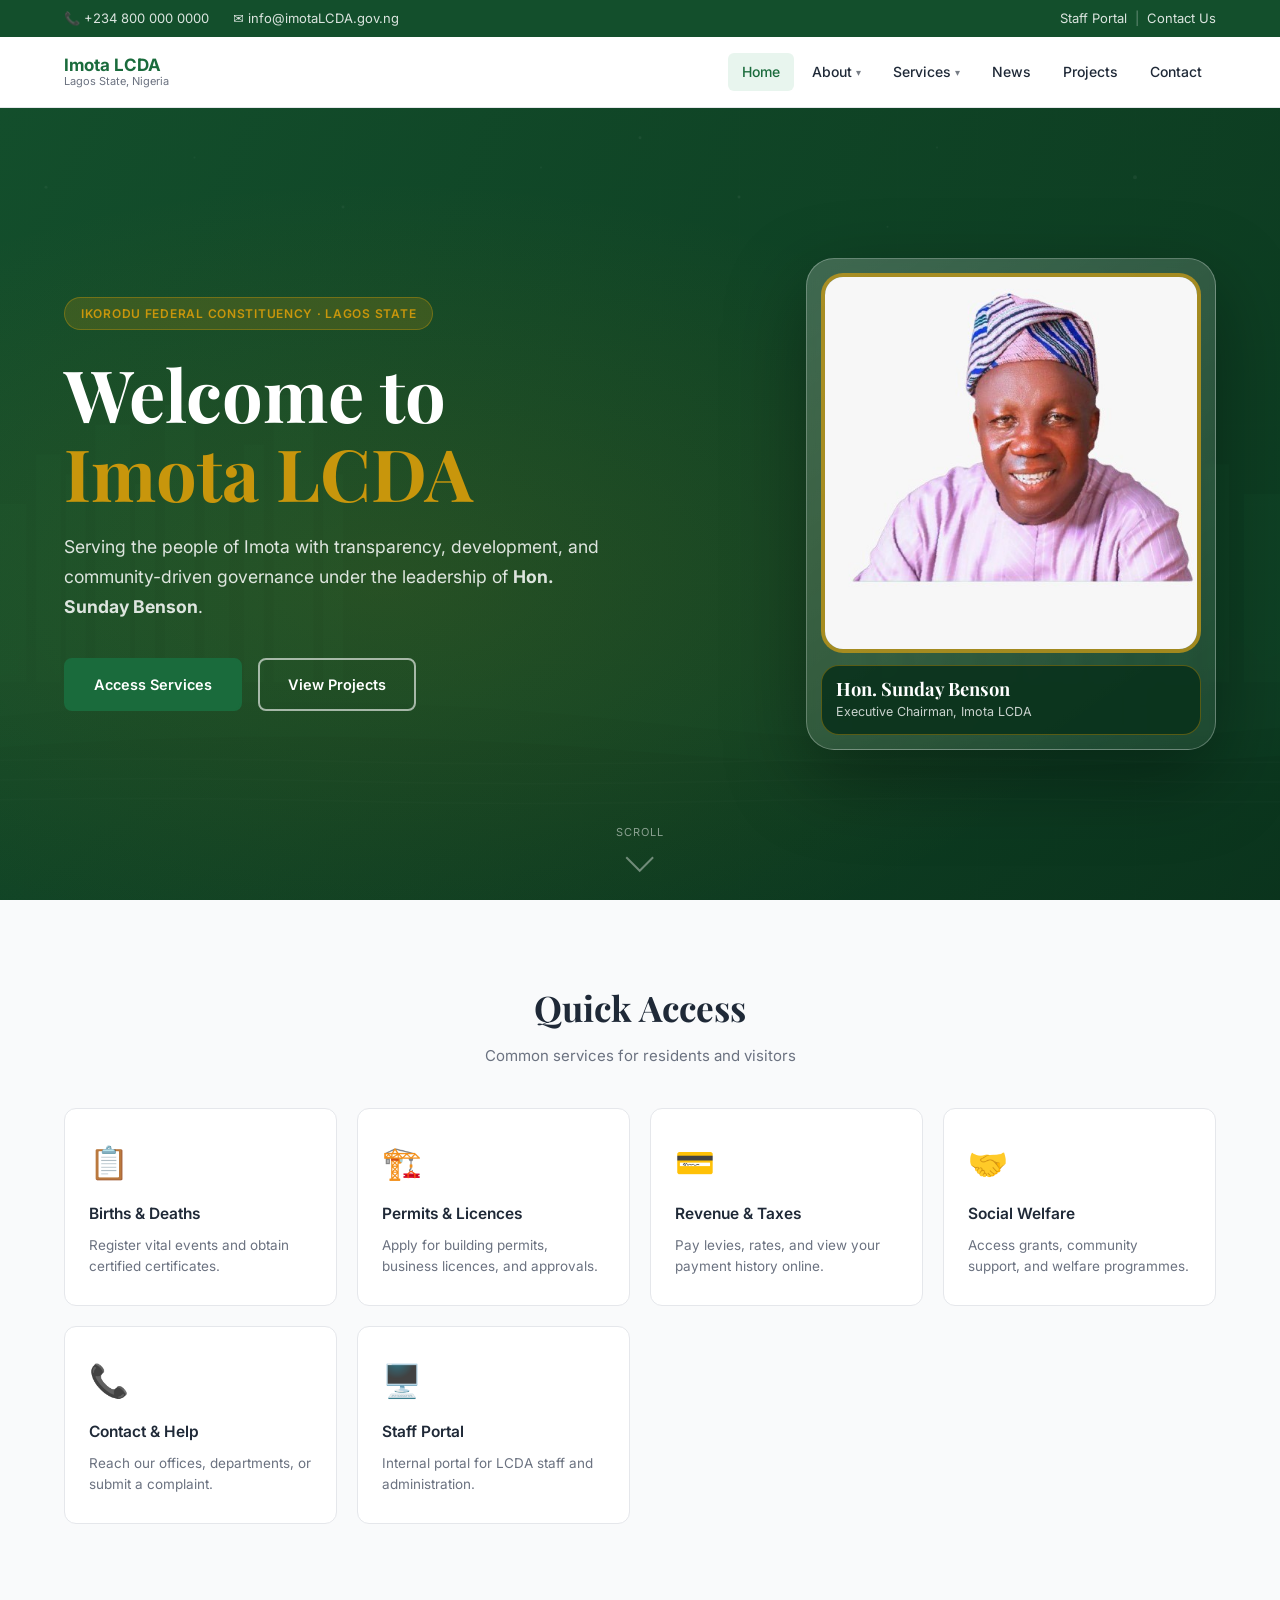
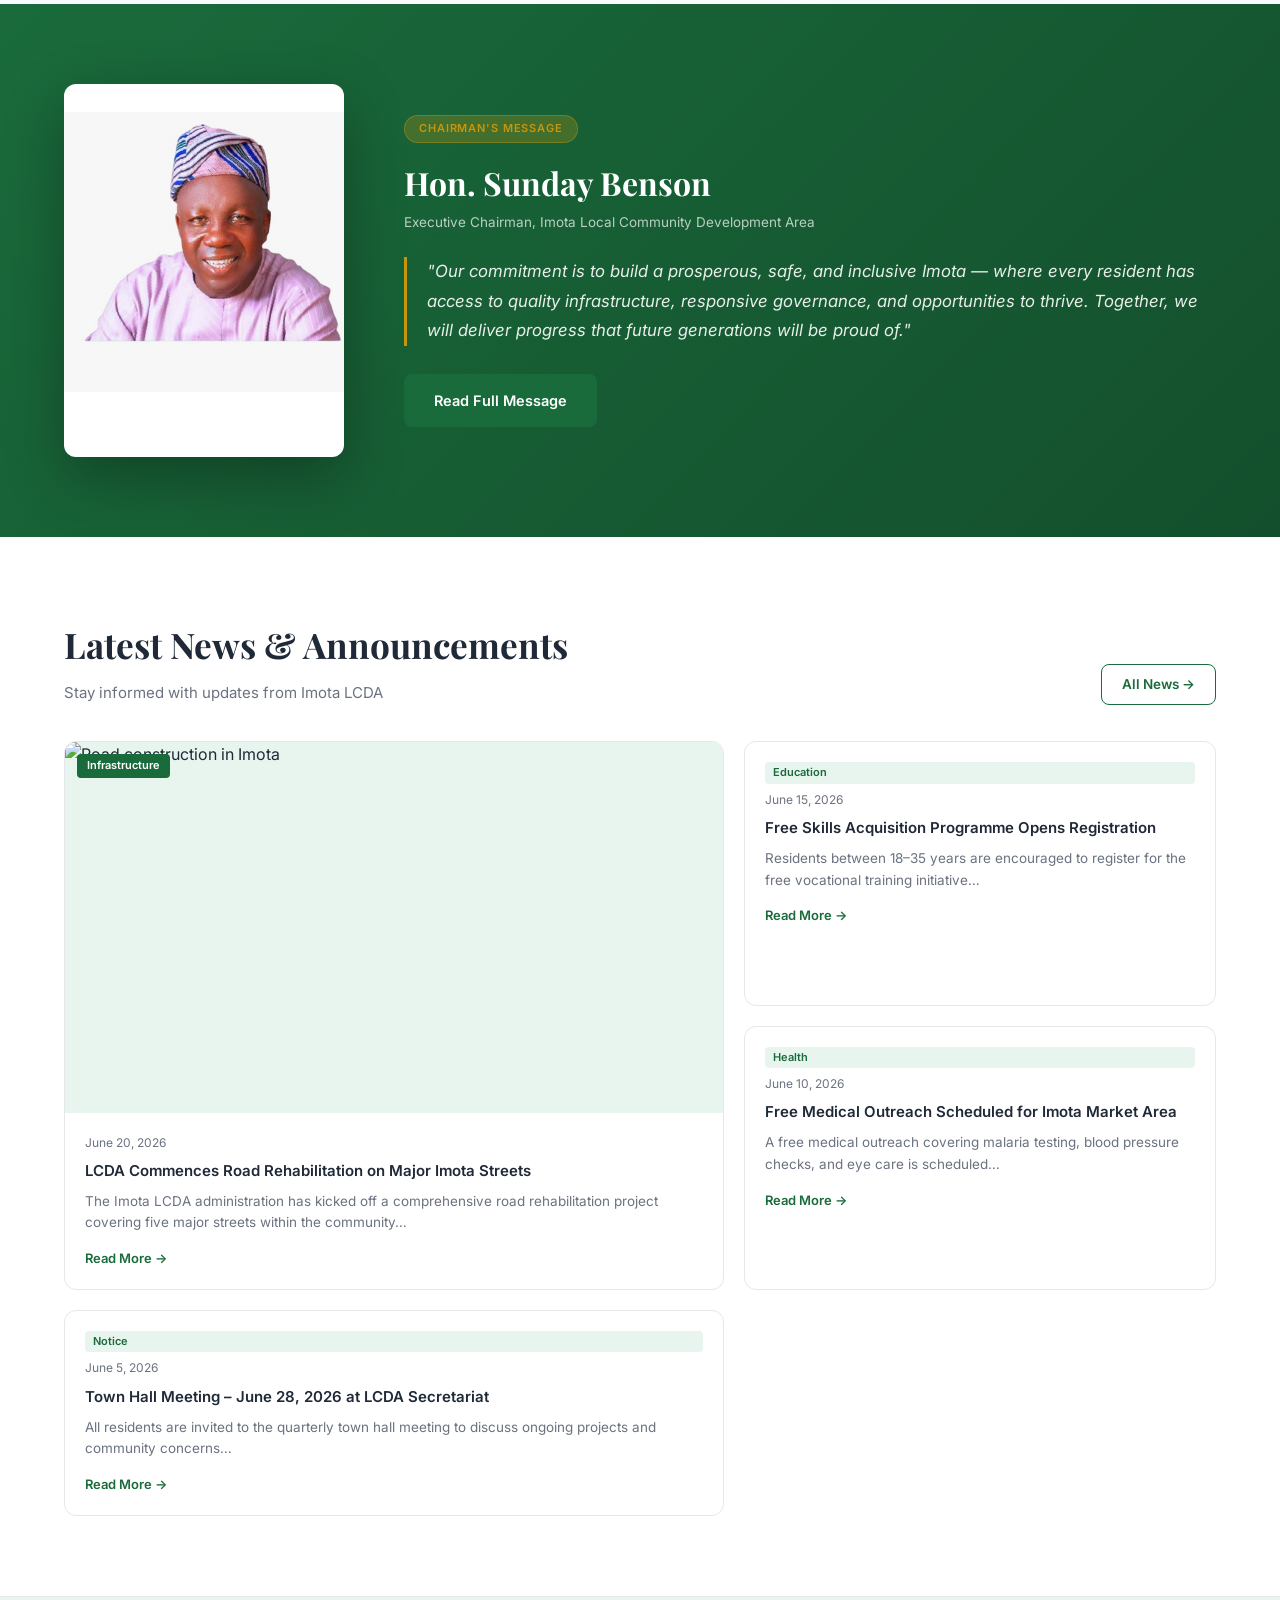
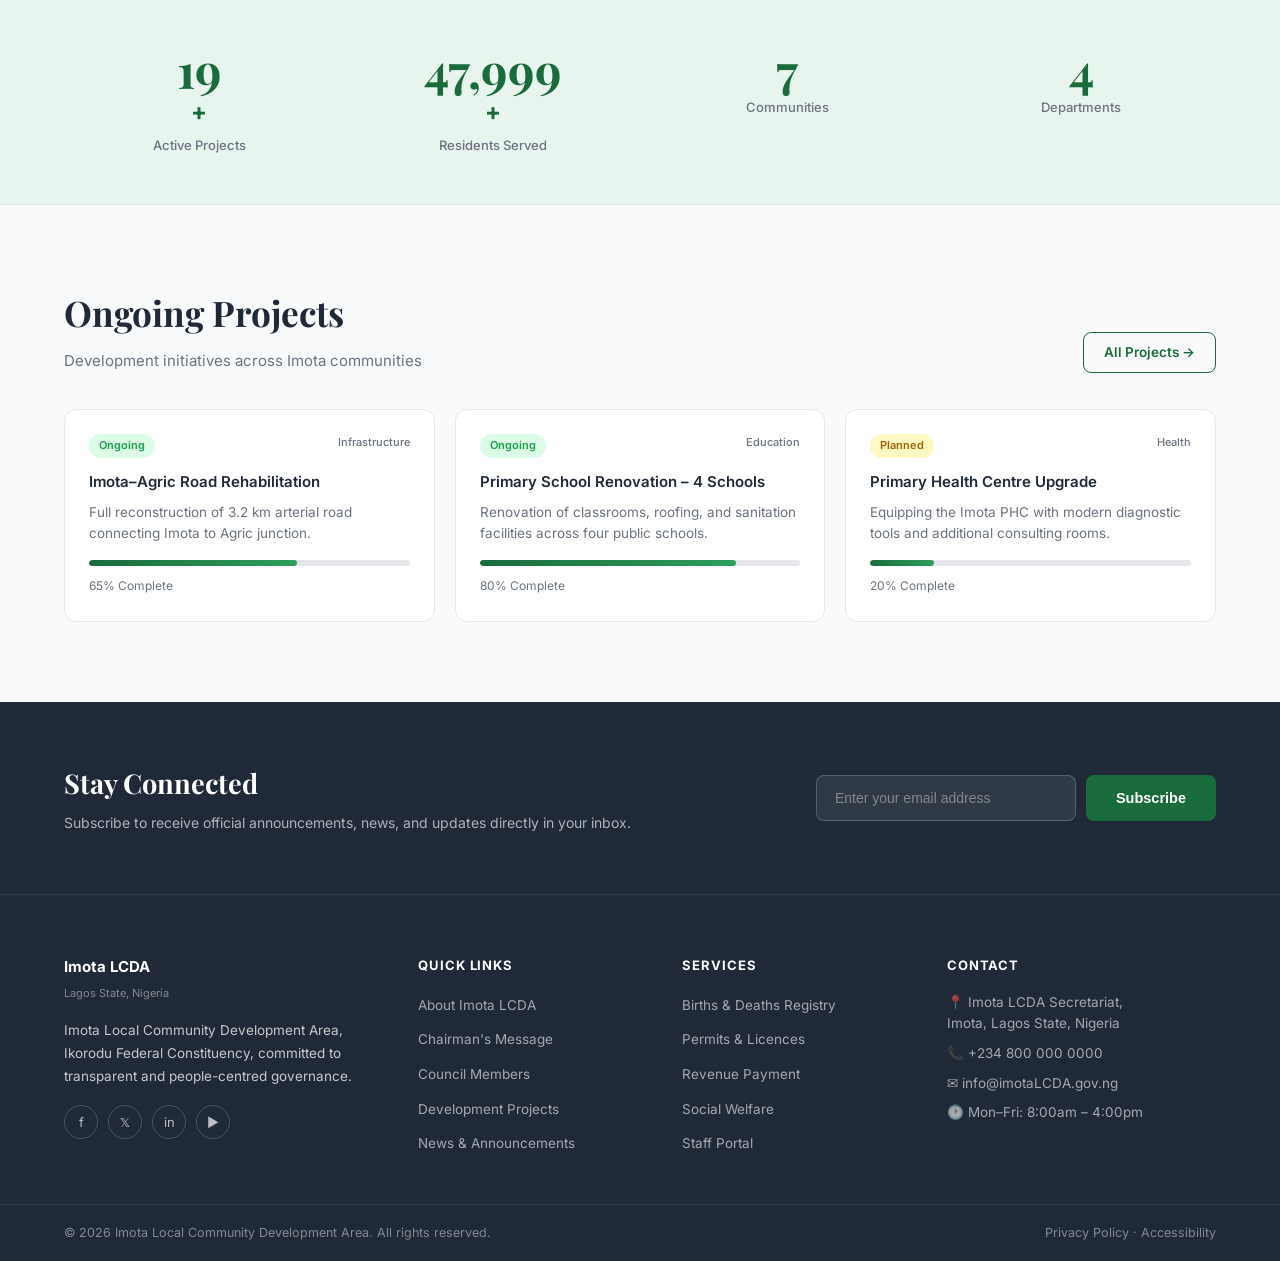
==== commit 1150bd58: "Place chairman portrait in homepage hero" ====
--- a/index.html
+++ b/index.html
@@ -76,12 +76,21 @@
   <section class="hero">
     <div class="hero-overlay"></div>
     <div class="hero-content container">
-      <span class="hero-badge">Ikorodu Federal Constituency · Lagos State</span>
-      <h1 class="hero-title">Welcome to<br /><span class="accent">Imota LCDA</span></h1>
-      <p class="hero-desc">Serving the people of Imota with transparency, development, and community-driven governance under the leadership of <strong>Hon. Sunday Benson</strong>.</p>
-      <div class="hero-actions">
-        <a href="services.html" class="btn btn-primary">Access Services</a>
-        <a href="projects.html" class="btn btn-outline">View Projects</a>
+      <div class="hero-copy">
+        <span class="hero-badge">Ikorodu Federal Constituency · Lagos State</span>
+        <h1 class="hero-title">Welcome to<br /><span class="accent">Imota LCDA</span></h1>
+        <p class="hero-desc">Serving the people of Imota with transparency, development, and community-driven governance under the leadership of <strong>Hon. Sunday Benson</strong>.</p>
+        <div class="hero-actions">
+          <a href="services.html" class="btn btn-primary">Access Services</a>
+          <a href="projects.html" class="btn btn-outline">View Projects</a>
+        </div>
+      </div>
+      <div class="hero-chairman-card" aria-label="Executive Chairman, Imota LCDA">
+        <img src="images/executive-chairman-imota-lcda-header.jpg" alt="Hon. Sunday Benson – Executive Chairman, Imota LCDA" class="hero-chairman-photo" />
+        <div class="hero-chairman-caption">
+          <strong>Hon. Sunday Benson</strong>
+          <span>Executive Chairman, Imota LCDA</span>
+        </div>
       </div>
     </div>
     <div class="hero-scroll-indicator">
--- a/css/styles.css
+++ b/css/styles.css
@@ -196,9 +196,55 @@
 .hero-content {
   position: relative;
   z-index: 2;
-  max-width: 680px;
+  width: 100%;
+  display: grid;
+  grid-template-columns: minmax(0, 1fr) minmax(280px, 410px);
+  align-items: center;
+  gap: clamp(32px, 6vw, 76px);
   padding-top: 60px;
   padding-bottom: 60px;
+}
+.hero-copy {
+  max-width: 680px;
+}
+.hero-chairman-card {
+  justify-self: end;
+  width: min(100%, 410px);
+  border: 1px solid rgba(255,255,255,.28);
+  border-radius: 28px;
+  padding: 14px;
+  background: linear-gradient(145deg, rgba(255,255,255,.20), rgba(255,255,255,.07));
+  box-shadow: 0 28px 80px rgba(0,0,0,.34);
+  backdrop-filter: blur(4px);
+}
+.hero-chairman-photo {
+  width: 100%;
+  aspect-ratio: 1 / 1;
+  object-fit: cover;
+  object-position: center top;
+  border-radius: 22px;
+  border: 4px solid rgba(200,150,12,.72);
+  background: rgba(255,255,255,.12);
+}
+.hero-chairman-caption {
+  margin-top: 12px;
+  border-radius: 18px;
+  background: rgba(10,50,28,.88);
+  border: 1px solid rgba(200,150,12,.40);
+  padding: 12px 14px;
+  color: var(--white);
+}
+.hero-chairman-caption strong,
+.hero-chairman-caption span { display: block; }
+.hero-chairman-caption strong {
+  font-family: var(--font-serif);
+  font-size: 1.15rem;
+  line-height: 1.2;
+}
+.hero-chairman-caption span {
+  color: rgba(255,255,255,.78);
+  font-size: 12.5px;
+  margin-top: 2px;
 }
 .hero-badge {
   display: inline-block;
@@ -822,6 +868,9 @@
   .navbar { position: relative; }
   .hamburger { display: flex; }
   .dropdown-menu { position: static; opacity: 1; visibility: visible; transform: none; box-shadow: none; border: none; background: var(--gray-50); margin-top: 4px; }
+  .hero { min-height: auto; }
+  .hero-content { grid-template-columns: 1fr; gap: 34px; padding-top: 48px; padding-bottom: 72px; }
+  .hero-chairman-card { justify-self: start; max-width: 320px; }
   .chairman-inner { grid-template-columns: 1fr; gap: 40px; }
   .chairman-photo-wrap { max-width: 240px; }
   .news-grid { grid-template-columns: 1fr; }
@@ -836,6 +885,8 @@
   .topbar-inner { flex-direction: column; gap: 4px; font-size: 12px; }
   .topbar-right { margin-left: 0; }
   .hero-title { font-size: 2.4rem; }
+  .hero-chairman-card { max-width: 260px; padding: 10px; }
+  .hero-chairman-caption { padding: 10px 12px; }
   .stats-inner { grid-template-columns: repeat(2, 1fr); }
   .footer-grid { grid-template-columns: 1fr; }
   .newsletter-inner { flex-direction: column; }
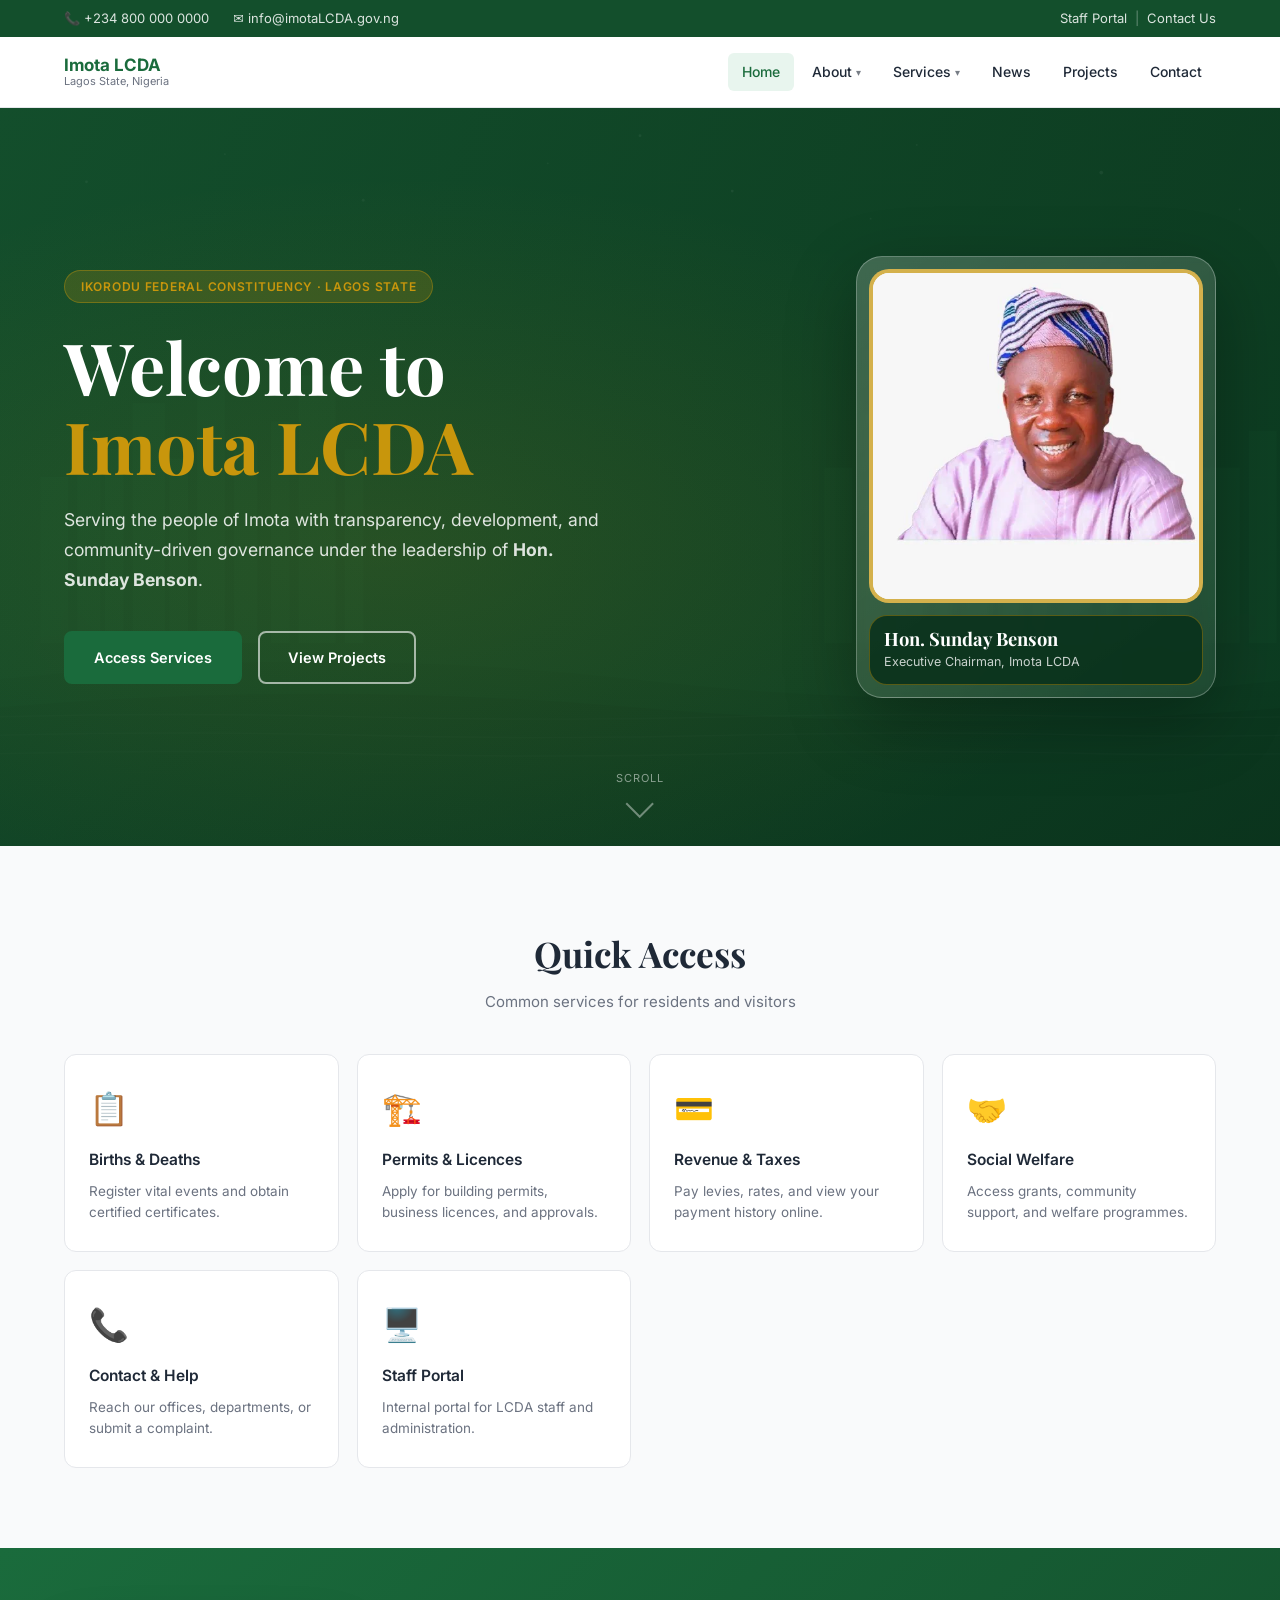
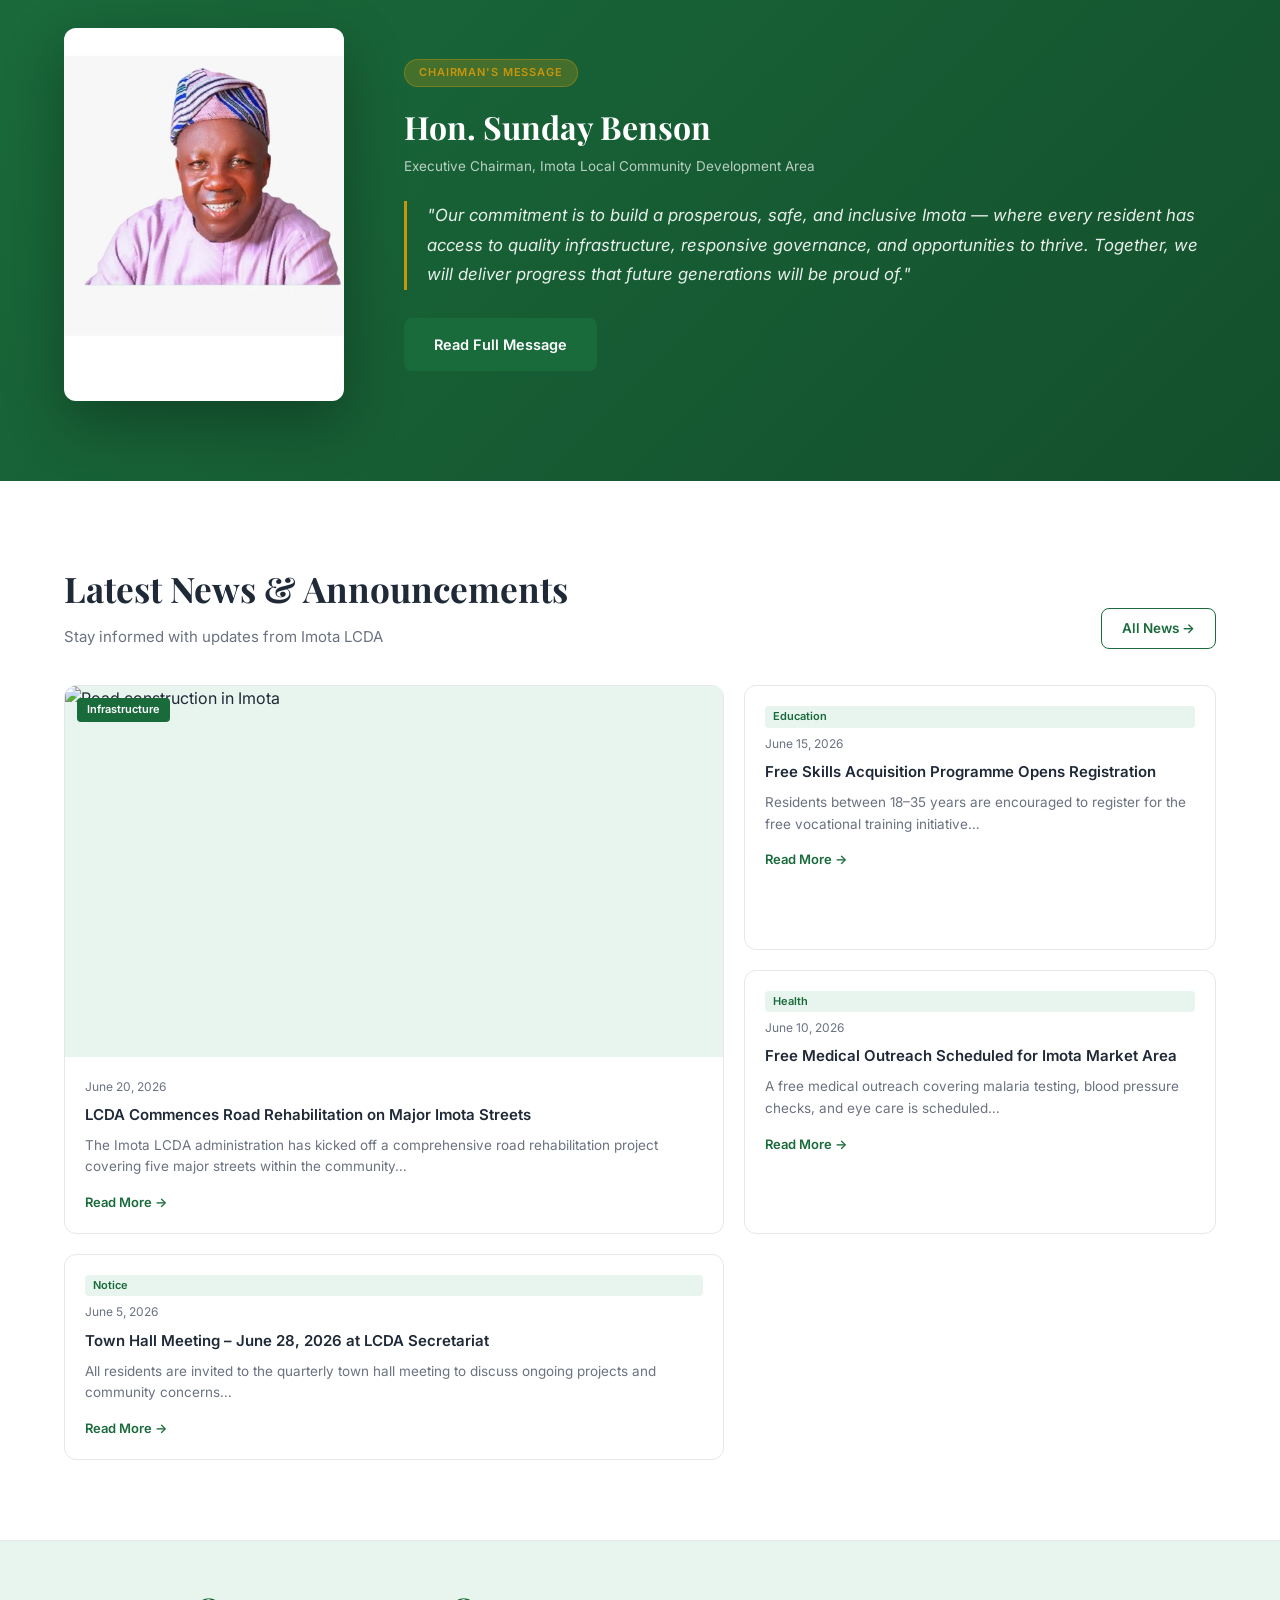
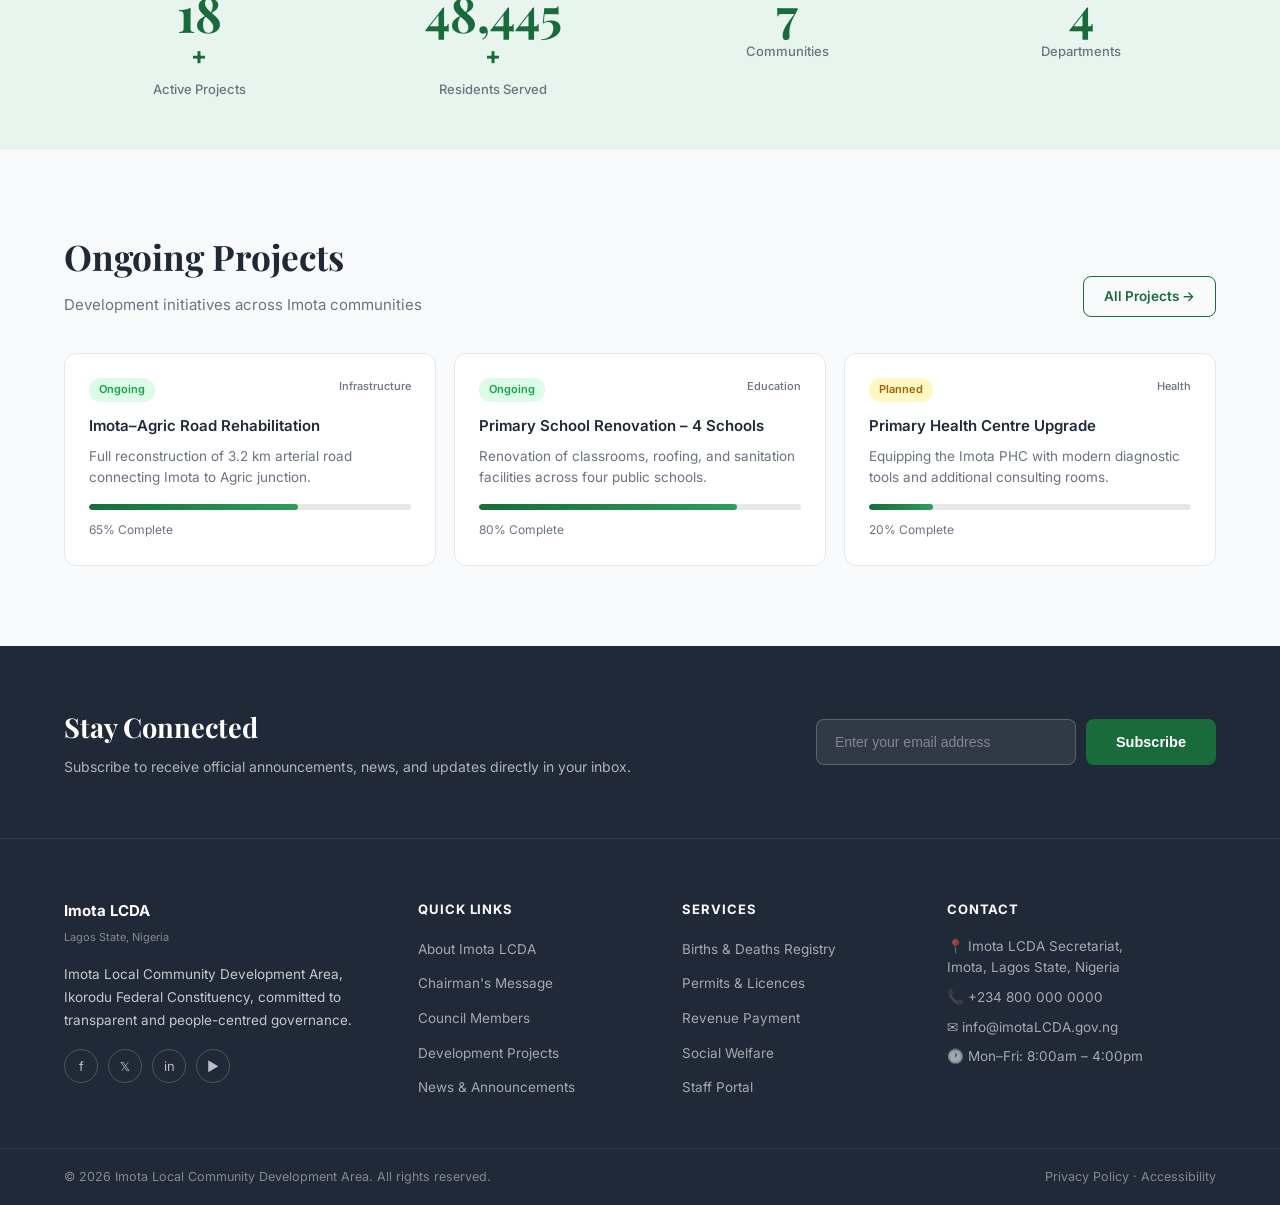
==== commit 63bdbd7d: "Optimize Imota site for mobile and performance" ====
--- a/index.html
+++ b/index.html
@@ -7,6 +7,7 @@
   <meta name="description" content="Official website of Imota Local Community Development Area, Lagos State, Nigeria. Serving the people of Imota under the leadership of Hon. Sunday Benson." />
   <link rel="stylesheet" href="css/styles.css" />
   <link rel="icon" type="image/svg+xml" href="favicon.svg" />
+  <link rel="preload" as="image" href="images/executive-chairman-imota-lcda-header.webp" type="image/webp" fetchpriority="high" />
   <meta property="og:title" content="Imota LCDA – Official Website" />
   <meta property="og:description" content="Official website of Imota Local Community Development Area, Lagos State. Serving the people of Imota under Hon. Sunday Benson." />
   <meta property="og:type" content="website" />
@@ -86,7 +87,10 @@
         </div>
       </div>
       <div class="hero-chairman-card" aria-label="Executive Chairman, Imota LCDA">
-        <img src="images/executive-chairman-imota-lcda-header.jpg" alt="Hon. Sunday Benson – Executive Chairman, Imota LCDA" class="hero-chairman-photo" />
+        <picture>
+          <source srcset="images/executive-chairman-imota-lcda-header.webp" type="image/webp" />
+          <img src="images/executive-chairman-imota-lcda-header.jpg" alt="Hon. Sunday Benson – Executive Chairman, Imota LCDA" class="hero-chairman-photo" width="500" height="500" fetchpriority="high" decoding="async" />
+        </picture>
         <div class="hero-chairman-caption">
           <strong>Hon. Sunday Benson</strong>
           <span>Executive Chairman, Imota LCDA</span>
@@ -143,7 +147,10 @@
   <section class="chairman-banner">
     <div class="container chairman-inner">
       <div class="chairman-photo-wrap">
-        <img src="images/executive-chairman-imota-lcda.jpg" alt="Hon. Sunday Benson – Chairman, Imota LCDA" class="chairman-photo" />
+        <picture>
+          <source srcset="images/executive-chairman-imota-lcda.webp" type="image/webp" />
+          <img src="images/executive-chairman-imota-lcda.jpg" alt="Hon. Sunday Benson – Chairman, Imota LCDA" class="chairman-photo" width="900" height="1200" loading="lazy" decoding="async" />
+        </picture>
       </div>
       <div class="chairman-text">
         <span class="label">Chairman's Message</span>
--- a/css/styles.css
+++ b/css/styles.css
@@ -38,20 +38,24 @@
   background: var(--white);
   line-height: 1.6;
   font-size: 16px;
+  overflow-x: hidden;
+  text-rendering: optimizeLegibility;
+  -webkit-font-smoothing: antialiased;
 }
 
 a { color: inherit; text-decoration: none; }
-img { max-width: 100%; display: block; }
+img, picture { max-width: 100%; display: block; }
+img { height: auto; }
 ul { list-style: none; }
 address { font-style: normal; }
 
 .container {
   max-width: var(--max-width);
   margin: 0 auto;
-  padding: 0 24px;
-}
-
-.section { padding: 80px 0; }
+  padding: 0 clamp(16px, 4vw, 24px);
+}
+
+.section { padding: clamp(48px, 8vw, 80px) 0; }
 
 /* ── TOPBAR ─────────────────────────────────────────────── */
 .topbar {
@@ -178,7 +182,7 @@
 /* ── HERO ────────────────────────────────────────────────── */
 .hero {
   position: relative;
-  min-height: 88vh;
+  min-height: 82vh;
   display: flex;
   align-items: center;
   background:
@@ -198,33 +202,34 @@
   z-index: 2;
   width: 100%;
   display: grid;
-  grid-template-columns: minmax(0, 1fr) minmax(280px, 410px);
-  align-items: center;
-  gap: clamp(32px, 6vw, 76px);
+  grid-template-columns: minmax(0, 1.05fr) minmax(260px, 360px);
+  align-items: center;
+  gap: clamp(28px, 5vw, 64px);
   padding-top: 60px;
   padding-bottom: 60px;
 }
 .hero-copy {
-  max-width: 680px;
+  max-width: 640px;
 }
 .hero-chairman-card {
-  justify-self: end;
-  width: min(100%, 410px);
+  justify-self: center;
+  width: min(100%, 360px);
   border: 1px solid rgba(255,255,255,.28);
-  border-radius: 28px;
-  padding: 14px;
+  border-radius: 26px;
+  padding: 12px;
   background: linear-gradient(145deg, rgba(255,255,255,.20), rgba(255,255,255,.07));
-  box-shadow: 0 28px 80px rgba(0,0,0,.34);
+  box-shadow: 0 24px 70px rgba(0,0,0,.30);
   backdrop-filter: blur(4px);
 }
+.hero-chairman-card picture { width: 100%; }
 .hero-chairman-photo {
   width: 100%;
   aspect-ratio: 1 / 1;
-  object-fit: cover;
+  object-fit: contain;
   object-position: center top;
-  border-radius: 22px;
+  border-radius: 20px;
   border: 4px solid rgba(200,150,12,.72);
-  background: rgba(255,255,255,.12);
+  background: rgba(255,255,255,.96);
 }
 .hero-chairman-caption {
   margin-top: 12px;
@@ -373,8 +378,8 @@
 
 .services-grid {
   display: grid;
-  grid-template-columns: repeat(auto-fill, minmax(260px, 1fr));
-  gap: 20px;
+  grid-template-columns: repeat(auto-fit, minmax(min(100%, 240px), 1fr));
+  gap: 18px;
 }
 .service-card {
   background: var(--white);
@@ -409,6 +414,7 @@
 .chairman-photo-wrap {
   position: relative;
 }
+.chairman-photo-wrap picture { width: 100%; }
 .chairman-photo {
   width: 100%;
   border-radius: var(--radius);
@@ -543,8 +549,8 @@
 .projects-section { background: var(--gray-50); }
 .projects-grid {
   display: grid;
-  grid-template-columns: repeat(auto-fill, minmax(300px, 1fr));
-  gap: 20px;
+  grid-template-columns: repeat(auto-fit, minmax(min(100%, 280px), 1fr));
+  gap: 18px;
 }
 .project-card {
   background: var(--white);
@@ -863,14 +869,21 @@
 
 /* ── RESPONSIVE ──────────────────────────────────────────── */
 @media (max-width: 900px) {
-  .nav-links { display: none; flex-direction: column; position: absolute; top: 71px; left: 0; right: 0; background: var(--white); border-bottom: 1px solid var(--border); padding: 16px; gap: 0; box-shadow: var(--shadow-md); }
+  .nav-links { display: none; flex-direction: column; position: absolute; top: 71px; left: 0; right: 0; background: var(--white); border-bottom: 1px solid var(--border); padding: 12px 16px 16px; gap: 4px; box-shadow: var(--shadow-md); max-height: calc(100vh - 71px); overflow-y: auto; }
   .nav-links.open { display: flex; }
   .navbar { position: relative; }
   .hamburger { display: flex; }
+  .nav-link { width: 100%; min-height: 44px; justify-content: space-between; }
+  .dropdown { width: 100%; }
+  .dropdown-menu a { min-height: 40px; }
   .dropdown-menu { position: static; opacity: 1; visibility: visible; transform: none; box-shadow: none; border: none; background: var(--gray-50); margin-top: 4px; }
   .hero { min-height: auto; }
-  .hero-content { grid-template-columns: 1fr; gap: 34px; padding-top: 48px; padding-bottom: 72px; }
-  .hero-chairman-card { justify-self: start; max-width: 320px; }
+  .hero-scroll-indicator { display: none; }
+  .hero-content { grid-template-columns: 1fr; gap: 24px; padding-top: 34px; padding-bottom: 54px; text-align: center; }
+  .hero-copy { max-width: 100%; }
+  .hero-desc { margin-left: auto; margin-right: auto; }
+  .hero-actions { justify-content: center; }
+  .hero-chairman-card { justify-self: center; width: min(76vw, 280px); }
   .chairman-inner { grid-template-columns: 1fr; gap: 40px; }
   .chairman-photo-wrap { max-width: 240px; }
   .news-grid { grid-template-columns: 1fr; }
@@ -882,13 +895,26 @@
   .values-grid { grid-template-columns: 1fr 1fr; }
 }
 @media (max-width: 600px) {
-  .topbar-inner { flex-direction: column; gap: 4px; font-size: 12px; }
+  .topbar-inner { flex-direction: column; gap: 4px; font-size: 12px; text-align: center; }
   .topbar-right { margin-left: 0; }
-  .hero-title { font-size: 2.4rem; }
-  .hero-chairman-card { max-width: 260px; padding: 10px; }
-  .hero-chairman-caption { padding: 10px 12px; }
-  .stats-inner { grid-template-columns: repeat(2, 1fr); }
-  .footer-grid { grid-template-columns: 1fr; }
+  .nav-inner { height: 64px; }
+  .brand-title { font-size: 15.5px; }
+  .brand-sub { font-size: 10px; }
+  .brand-logo { width: 38px; height: 38px; }
+  .hero-title { font-size: 2.15rem; }
+  .hero-badge { font-size: 10px; padding: 5px 10px; margin-bottom: 16px; }
+  .hero-desc { font-size: .94rem; line-height: 1.55; margin-bottom: 22px; }
+  .hero-actions { gap: 10px; }
+  .hero-chairman-card { width: min(72vw, 210px); padding: 9px; border-radius: 22px; }
+  .hero-chairman-photo { border-radius: 17px; border-width: 3px; }
+  .hero-chairman-caption { margin-top: 8px; padding: 9px 10px; border-radius: 14px; }
+  .hero-chairman-caption strong { font-size: .95rem; }
+  .hero-chairman-caption span { font-size: 11px; }
+  .stats-inner { grid-template-columns: repeat(2, 1fr); gap: 18px 10px; }
+  .stat-number { font-size: 2.2rem; }
+  .service-card, .project-card, .news-body, .contact-form-wrap, .contact-info-card { padding: 20px; }
+  .section-header-row { align-items: flex-start; }
+  .footer-grid { grid-template-columns: 1fr; gap: 28px; padding-bottom: 36px; }
   .newsletter-inner { flex-direction: column; }
   .newsletter-form { width: 100%; }
   .newsletter-form input { min-width: unset; width: 100%; }
@@ -896,3 +922,10 @@
   .values-grid { grid-template-columns: 1fr; }
   .btn { padding: 11px 20px; font-size: 14px; }
 }
+@media (max-width: 420px) {
+  .hero-actions { flex-direction: column; align-items: stretch; }
+  .hero-actions .btn { width: 100%; }
+  .hero-chairman-card { width: min(76vw, 200px); }
+  .newsletter-form button { width: 100%; }
+  .footer-bottom .container { justify-content: center; text-align: center; }
+}
